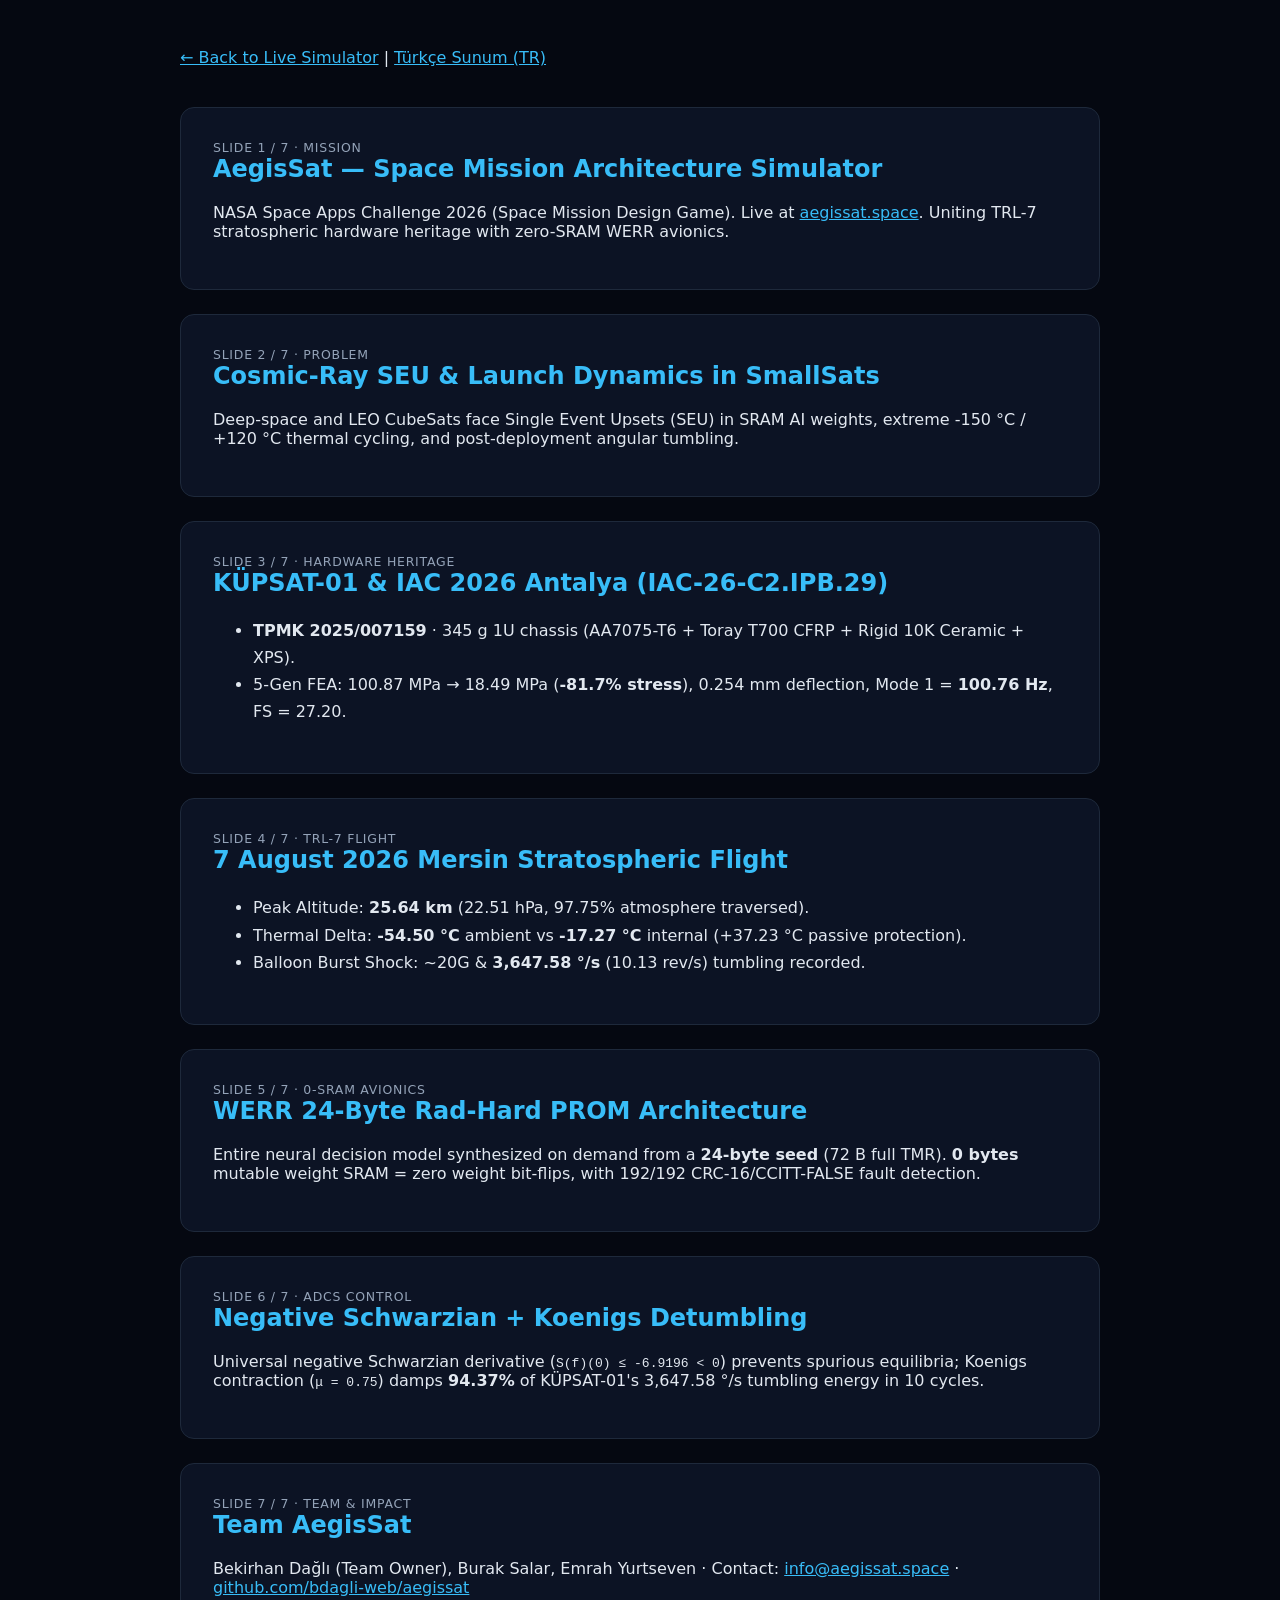
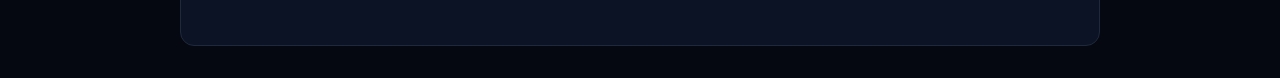
==== demo/slides_en.html @ 179f5a37 "feat: AegisSat 3D Three.js mission simulator, WERR 24-Byte 0-SRAM core, Schwarzian/Koenigs ADCS & bi" ====
<!DOCTYPE html>
<html lang="en">
<head>
  <meta charset="UTF-8" />
  <title>AegisSat — 7-Slide Mission Deck (EN)</title>
  <style>
    body { font-family: system-ui, sans-serif; background: #050811; color: #e2e8f0; margin: 0; padding: 2rem; }
    .deck { max-width: 920px; margin: 0 auto; display: flex; flex-direction: column; gap: 1.5rem; }
    .slide { background: #0c1324; border: 1px solid #1e293b; border-radius: 14px; padding: 2rem; }
    .slide h2 { color: #38bdf8; margin-top: 0; }
    .tag { font-size: 0.78rem; color: #94a3b8; text-transform: uppercase; letter-spacing: 0.06em; }
    ul { line-height: 1.7; }
    a { color: #38bdf8; }
  </style>
</head>
<body>
  <div class="deck">
    <p><a href="../index.html">&larr; Back to Live Simulator</a> | <a href="slides_tr.html">Türkçe Sunum (TR)</a></p>
    <div class="slide"><div class="tag">Slide 1 / 7 · Mission</div><h2>AegisSat — Space Mission Architecture Simulator</h2><p>NASA Space Apps Challenge 2026 (Space Mission Design Game). Live at <a href="https://aegissat.space">aegissat.space</a>. Uniting TRL-7 stratospheric hardware heritage with zero-SRAM WERR avionics.</p></div>
    <div class="slide"><div class="tag">Slide 2 / 7 · Problem</div><h2>Cosmic-Ray SEU &amp; Launch Dynamics in SmallSats</h2><p>Deep-space and LEO CubeSats face Single Event Upsets (SEU) in SRAM AI weights, extreme -150 °C / +120 °C thermal cycling, and post-deployment angular tumbling.</p></div>
    <div class="slide"><div class="tag">Slide 3 / 7 · Hardware Heritage</div><h2>KÜPSAT-01 &amp; IAC 2026 Antalya (IAC-26-C2.IPB.29)</h2><ul><li><strong>TPMK 2025/007159</strong> · 345 g 1U chassis (AA7075-T6 + Toray T700 CFRP + Rigid 10K Ceramic + XPS).</li><li>5-Gen FEA: 100.87 MPa &rarr; 18.49 MPa (<strong>-81.7% stress</strong>), 0.254 mm deflection, Mode 1 = <strong>100.76 Hz</strong>, FS = 27.20.</li></ul></div>
    <div class="slide"><div class="tag">Slide 4 / 7 · TRL-7 Flight</div><h2>7 August 2026 Mersin Stratospheric Flight</h2><ul><li>Peak Altitude: <strong>25.64 km</strong> (22.51 hPa, 97.75% atmosphere traversed).</li><li>Thermal Delta: <strong>-54.50 °C</strong> ambient vs <strong>-17.27 °C</strong> internal (+37.23 °C passive protection).</li><li>Balloon Burst Shock: ~20G &amp; <strong>3,647.58 °/s</strong> (10.13 rev/s) tumbling recorded.</li></ul></div>
    <div class="slide"><div class="tag">Slide 5 / 7 · 0-SRAM Avionics</div><h2>WERR 24-Byte Rad-Hard PROM Architecture</h2><p>Entire neural decision model synthesized on demand from a <strong>24-byte seed</strong> (72 B full TMR). <strong>0 bytes</strong> mutable weight SRAM = zero weight bit-flips, with 192/192 CRC-16/CCITT-FALSE fault detection.</p></div>
    <div class="slide"><div class="tag">Slide 6 / 7 · ADCS Control</div><h2>Negative Schwarzian + Koenigs Detumbling</h2><p>Universal negative Schwarzian derivative (<code>S(f)(0) &le; -6.9196 &lt; 0</code>) prevents spurious equilibria; Koenigs contraction (<code>&mu; = 0.75</code>) damps <strong>94.37%</strong> of KÜPSAT-01's 3,647.58 °/s tumbling energy in 10 cycles.</p></div>
    <div class="slide"><div class="tag">Slide 7 / 7 · Team &amp; Impact</div><h2>Team AegisSat</h2><p>Bekirhan Dağlı (Team Owner), Burak Salar, Emrah Yurtseven · Contact: <a href="mailto:info@aegissat.space">info@aegissat.space</a> · <a href="https://github.com/bdagli-web/aegissat">github.com/bdagli-web/aegissat</a></p></div>
  </div>
</body>
</html>
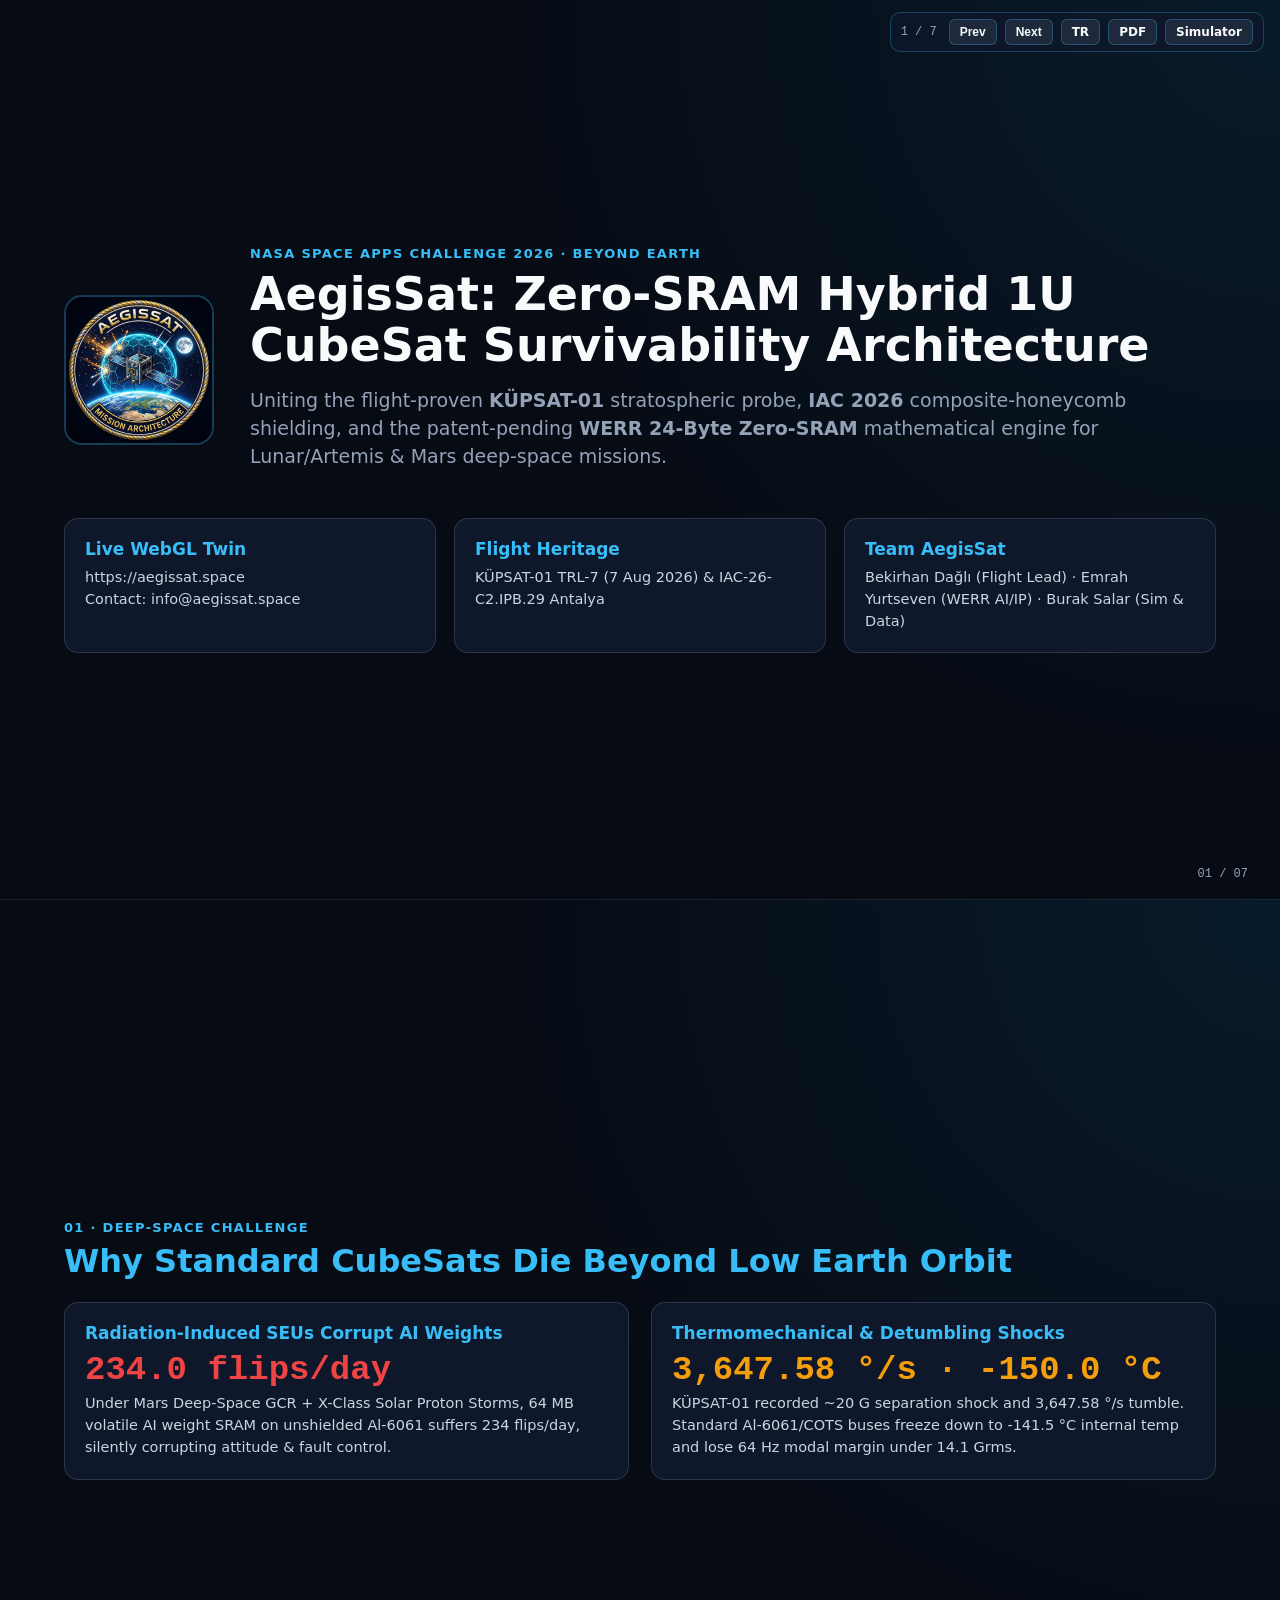
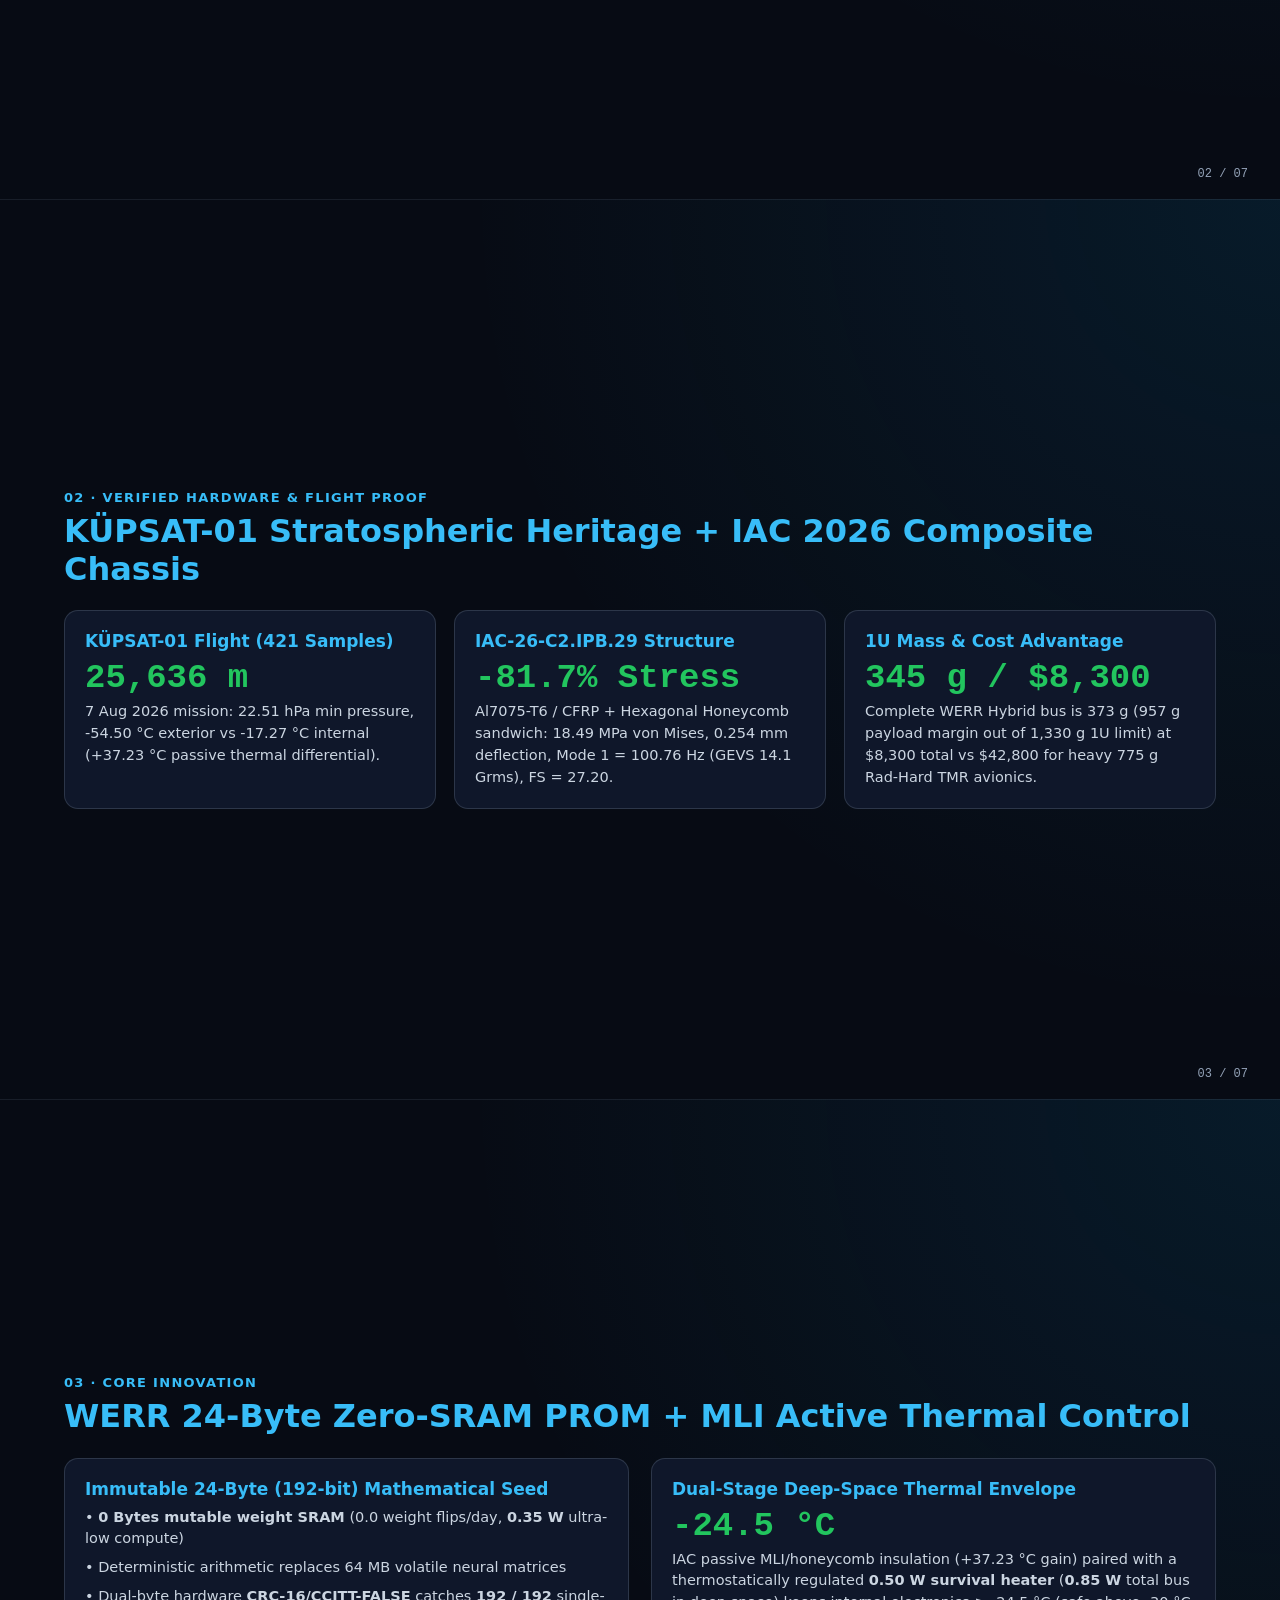
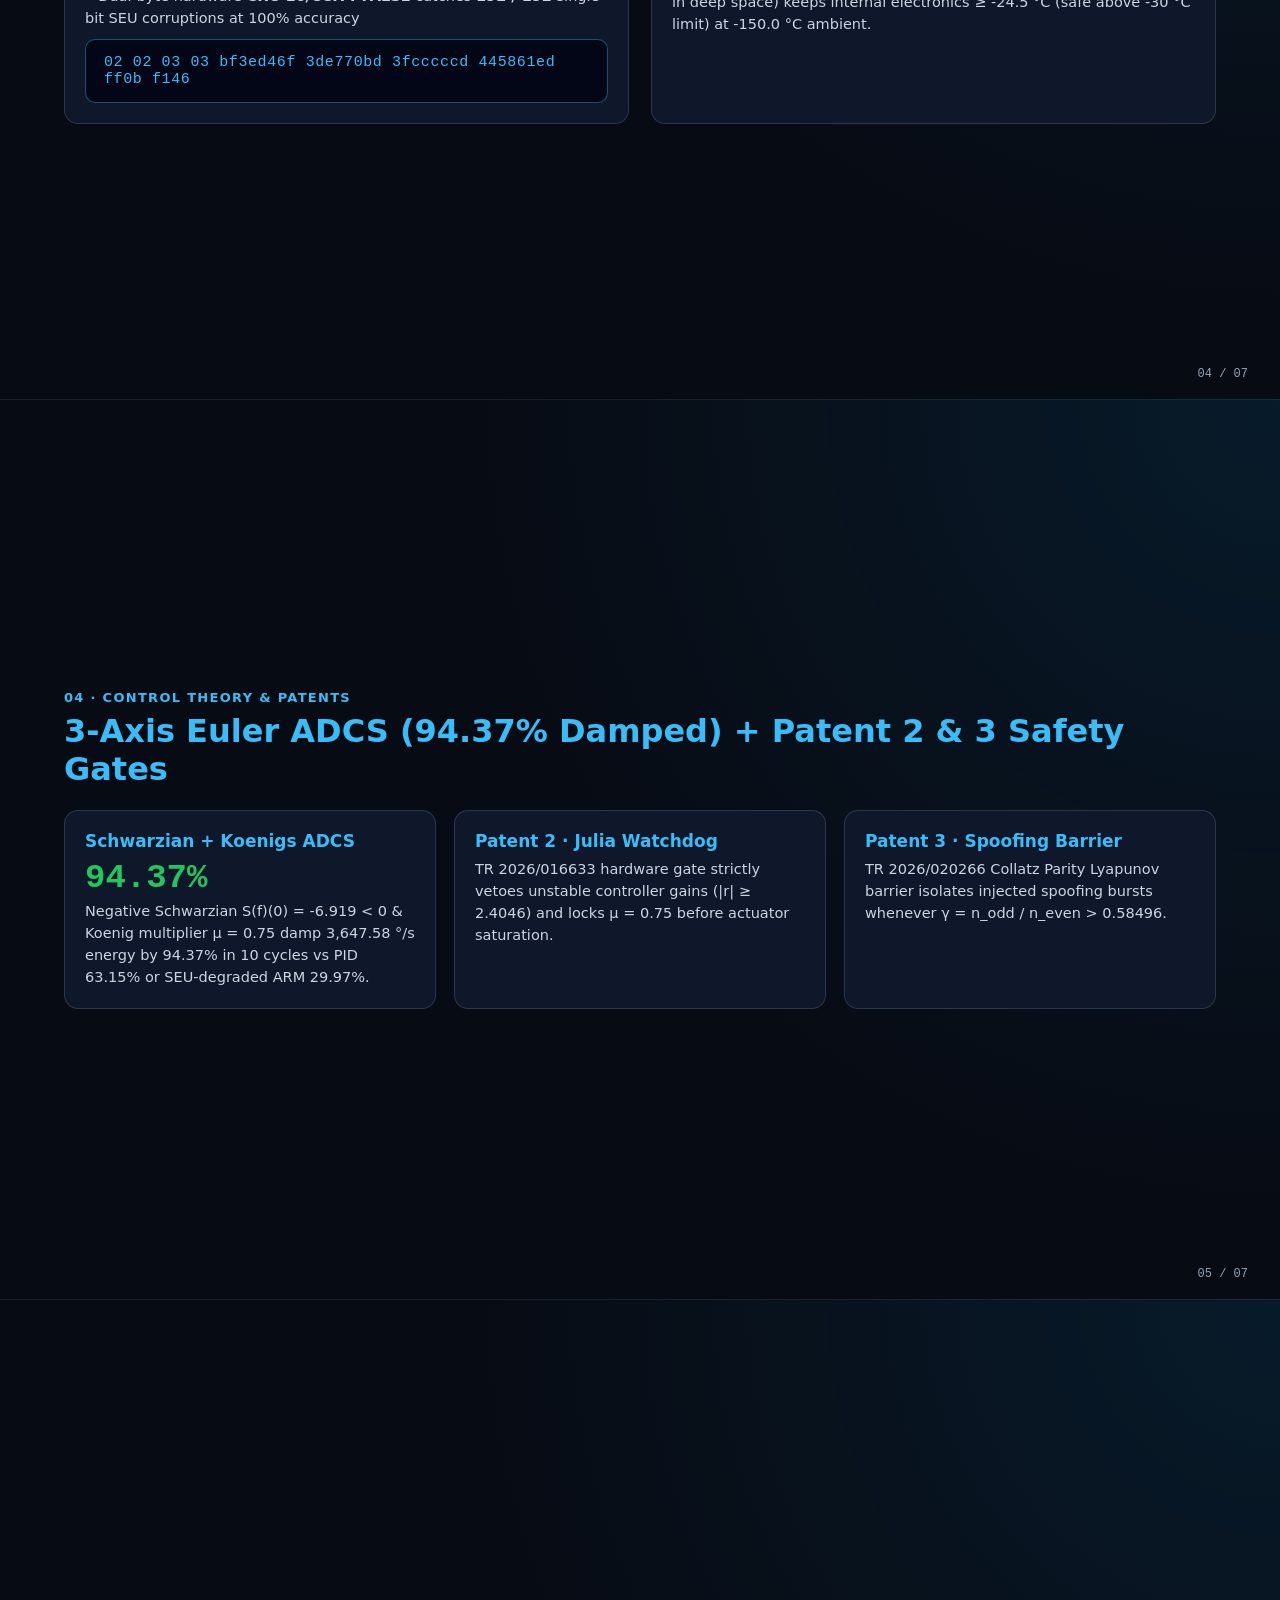
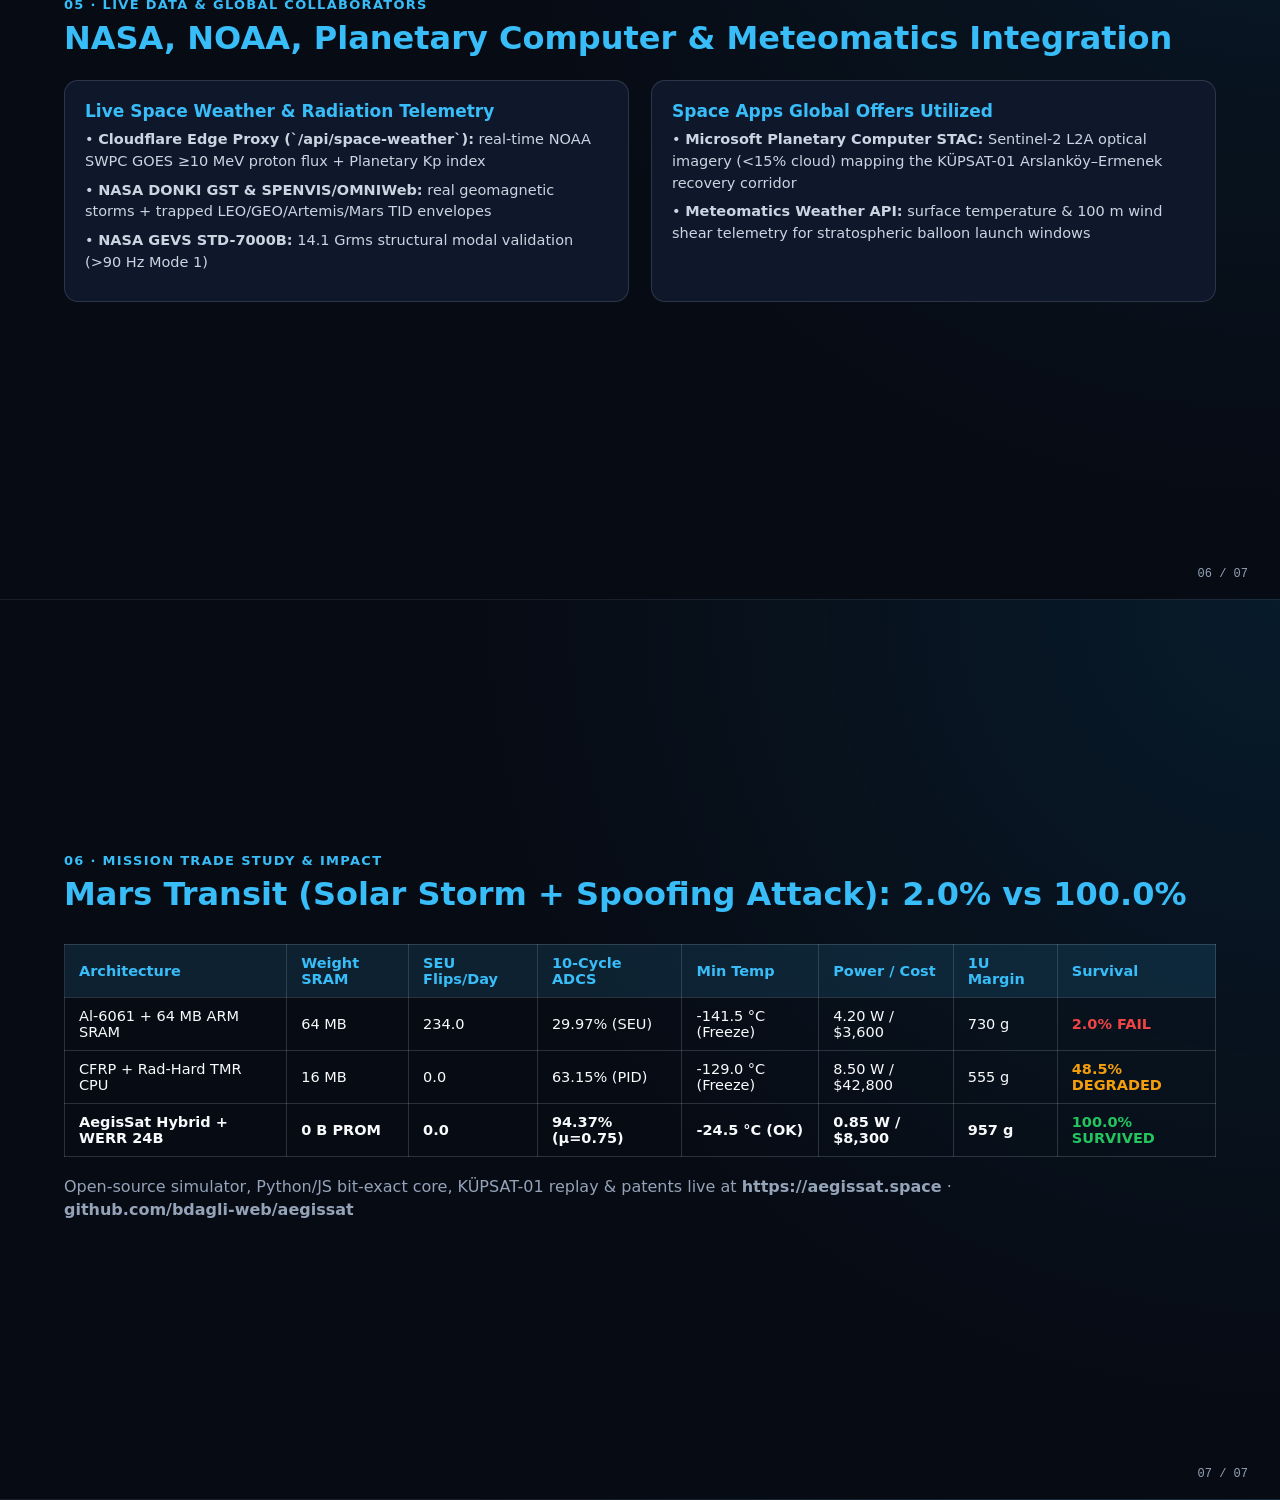
==== commit 15dc9b26: "Audit fixes: avionics-aware SEU & ADCS, MLI+heater thermal model, DONKI GST + Planetary Computer edg" ====
--- a/demo/slides_en.html
+++ b/demo/slides_en.html
@@ -2,27 +2,185 @@
 <html lang="en">
 <head>
   <meta charset="UTF-8" />
-  <title>AegisSat — 7-Slide Mission Deck (EN)</title>
+  <meta name="viewport" content="width=device-width, initial-scale=1.0" />
+  <title>AegisSat — Beyond Earth Zero-SRAM CubeSat Survivability (EN)</title>
   <style>
-    body { font-family: system-ui, sans-serif; background: #050811; color: #e2e8f0; margin: 0; padding: 2rem; }
-    .deck { max-width: 920px; margin: 0 auto; display: flex; flex-direction: column; gap: 1.5rem; }
-    .slide { background: #0c1324; border: 1px solid #1e293b; border-radius: 14px; padding: 2rem; }
-    .slide h2 { color: #38bdf8; margin-top: 0; }
-    .tag { font-size: 0.78rem; color: #94a3b8; text-transform: uppercase; letter-spacing: 0.06em; }
-    ul { line-height: 1.7; }
-    a { color: #38bdf8; }
+    :root { --bg: #070b14; --card: #0f172a; --text: #f8fafc; --muted: #94a3b8; --accent: #38bdf8; --ok: #22c55e; --warn: #f59e0b; --bad: #ef4444; --border: rgba(56,189,248,0.28); }
+    * { box-sizing: border-box; margin: 0; padding: 0; }
+    body { font-family: Inter, system-ui, -apple-system, sans-serif; background: var(--bg); color: var(--text); }
+    .toolbar { position: fixed; top: 12px; right: 16px; display: flex; gap: 8px; z-index: 99; background: rgba(15,23,42,0.92); padding: 6px 10px; border-radius: 10px; border: 1px solid var(--border); align-items: center; }
+    .toolbar a, .toolbar button { background: #1e293b; color: var(--text); border: 1px solid var(--border); padding: 5px 10px; border-radius: 6px; font-size: 12px; font-weight: 600; text-decoration: none; cursor: pointer; }
+    .toolbar a:hover, .toolbar button:hover { background: var(--accent); color: #020617; }
+    .slide { width: 100%; min-height: 100vh; padding: 48px 64px; display: flex; flex-direction: column; justify-content: center; border-bottom: 1px solid rgba(148,163,184,0.12); background: radial-gradient(circle at top right, rgba(14,165,233,0.10), transparent 52%), var(--bg); page-break-after: always; break-after: page; position: relative; }
+    .slide-num { position: absolute; bottom: 18px; right: 32px; font-size: 12px; color: var(--muted); font-family: ui-monospace, monospace; }
+    .kicker { color: var(--accent); font-weight: 700; letter-spacing: 0.10em; text-transform: uppercase; font-size: 13px; margin-bottom: 8px; }
+    h1 { font-size: 46px; line-height: 1.12; margin-bottom: 14px; font-weight: 800; }
+    h2 { font-size: 32px; line-height: 1.18; margin-bottom: 22px; color: var(--accent); font-weight: 750; }
+    p.lead { font-size: 19px; color: var(--muted); max-width: 920px; line-height: 1.48; margin-bottom: 24px; }
+    .grid-2 { display: grid; grid-template-columns: repeat(2, minmax(0, 1fr)); gap: 22px; }
+    .grid-3 { display: grid; grid-template-columns: repeat(3, minmax(0, 1fr)); gap: 18px; }
+    .card { background: var(--card); border: 1px solid rgba(148,163,184,0.22); border-radius: 14px; padding: 20px; }
+    .card h3 { font-size: 17px; color: var(--accent); margin-bottom: 8px; }
+    .card p, .card li { font-size: 14.5px; color: #cbd5e1; line-height: 1.5; }
+    ul.clean { list-style: none; }
+    ul.clean li { margin-bottom: 7px; }
+    .metric { font-size: 34px; font-weight: 800; color: var(--ok); margin: 4px 0; font-family: ui-monospace, monospace; }
+    .metric.warn { color: var(--warn); }
+    .metric.bad { color: var(--bad); }
+    .mono { font-family: ui-monospace, SFMono-Regular, Menlo, monospace; }
+    .hex-box { background: #020617; border: 1px solid rgba(56,189,248,0.4); border-radius: 10px; padding: 14px 18px; font-size: 15px; color: var(--accent); letter-spacing: 0.04em; margin-top: 10px; }
+    table { width: 100%; border-collapse: collapse; margin-top: 8px; font-size: 14.5px; }
+    th, td { border: 1px solid rgba(148,163,184,0.25); padding: 10px 14px; text-align: left; }
+    th { background: rgba(56,189,248,0.12); color: var(--accent); font-weight: 700; }
+    .hero-row { display: flex; align-items: center; gap: 36px; }
+    .patch-img { width: 150px; height: 150px; border-radius: 18px; object-fit: cover; border: 2px solid var(--border); flex-shrink: 0; }
+    @page { size: 13.333in 7.5in; margin: 0; }
+    @media print {
+      .toolbar { display: none !important; }
+      .slide { width: 13.333in; height: 7.5in; min-height: 7.5in; max-height: 7.5in; padding: 38px 54px; overflow: hidden; border-bottom: none; -webkit-print-color-adjust: exact; print-color-adjust: exact; }
+    }
   </style>
 </head>
 <body>
-  <div class="deck">
-    <p><a href="../index.html">&larr; Back to Live Simulator</a> | <a href="slides_tr.html">Türkçe Sunum (TR)</a></p>
-    <div class="slide"><div class="tag">Slide 1 / 7 · Mission</div><h2>AegisSat — Space Mission Architecture Simulator</h2><p>NASA Space Apps Challenge 2026 (Space Mission Design Game). Live at <a href="https://aegissat.space">aegissat.space</a>. Uniting TRL-7 stratospheric hardware heritage with zero-SRAM WERR avionics.</p></div>
-    <div class="slide"><div class="tag">Slide 2 / 7 · Problem</div><h2>Cosmic-Ray SEU &amp; Launch Dynamics in SmallSats</h2><p>Deep-space and LEO CubeSats face Single Event Upsets (SEU) in SRAM AI weights, extreme -150 °C / +120 °C thermal cycling, and post-deployment angular tumbling.</p></div>
-    <div class="slide"><div class="tag">Slide 3 / 7 · Hardware Heritage</div><h2>KÜPSAT-01 &amp; IAC 2026 Antalya (IAC-26-C2.IPB.29)</h2><ul><li><strong>TPMK 2025/007159</strong> · 345 g 1U chassis (AA7075-T6 + Toray T700 CFRP + Rigid 10K Ceramic + XPS).</li><li>5-Gen FEA: 100.87 MPa &rarr; 18.49 MPa (<strong>-81.7% stress</strong>), 0.254 mm deflection, Mode 1 = <strong>100.76 Hz</strong>, FS = 27.20.</li></ul></div>
-    <div class="slide"><div class="tag">Slide 4 / 7 · TRL-7 Flight</div><h2>7 August 2026 Mersin Stratospheric Flight</h2><ul><li>Peak Altitude: <strong>25.64 km</strong> (22.51 hPa, 97.75% atmosphere traversed).</li><li>Thermal Delta: <strong>-54.50 °C</strong> ambient vs <strong>-17.27 °C</strong> internal (+37.23 °C passive protection).</li><li>Balloon Burst Shock: ~20G &amp; <strong>3,647.58 °/s</strong> (10.13 rev/s) tumbling recorded.</li></ul></div>
-    <div class="slide"><div class="tag">Slide 5 / 7 · 0-SRAM Avionics</div><h2>WERR 24-Byte Rad-Hard PROM Architecture</h2><p>Entire neural decision model synthesized on demand from a <strong>24-byte seed</strong> (72 B full TMR). <strong>0 bytes</strong> mutable weight SRAM = zero weight bit-flips, with 192/192 CRC-16/CCITT-FALSE fault detection.</p></div>
-    <div class="slide"><div class="tag">Slide 6 / 7 · ADCS Control</div><h2>Negative Schwarzian + Koenigs Detumbling</h2><p>Universal negative Schwarzian derivative (<code>S(f)(0) &le; -6.9196 &lt; 0</code>) prevents spurious equilibria; Koenigs contraction (<code>&mu; = 0.75</code>) damps <strong>94.37%</strong> of KÜPSAT-01's 3,647.58 °/s tumbling energy in 10 cycles.</p></div>
-    <div class="slide"><div class="tag">Slide 7 / 7 · Team &amp; Impact</div><h2>Team AegisSat</h2><p>Bekirhan Dağlı (Team Owner), Burak Salar, Emrah Yurtseven · Contact: <a href="mailto:info@aegissat.space">info@aegissat.space</a> · <a href="https://github.com/bdagli-web/aegissat">github.com/bdagli-web/aegissat</a></p></div>
+  <div class="toolbar">
+    <span id="slide-ind" class="mono" style="font-size:12px;color:#94a3b8;margin-right:4px;">1 / 7</span>
+    <button onclick="step(-1)">Prev</button>
+    <button onclick="step(1)">Next</button>
+    <a href="slides_tr.html">TR</a>
+    <a href="../docs/AegisSat_Presentation_EN.pdf" target="_blank" rel="noopener">PDF</a>
+    <a href="../index.html">Simulator</a>
   </div>
+
+  <section class="slide">
+    <div class="hero-row">
+      <img src="../assets/aegissat_mission_patch.jpg" alt="AegisSat Mission Patch" class="patch-img" />
+      <div>
+        <div class="kicker">NASA Space Apps Challenge 2026 · Beyond Earth</div>
+        <h1>AegisSat: Zero-SRAM Hybrid 1U CubeSat Survivability Architecture</h1>
+        <p class="lead">Uniting the flight-proven <strong>KÜPSAT-01</strong> stratospheric probe, <strong>IAC 2026</strong> composite-honeycomb shielding, and the patent-pending <strong>WERR 24-Byte Zero-SRAM</strong> mathematical engine for Lunar/Artemis &amp; Mars deep-space missions.</p>
+      </div>
+    </div>
+    <div class="grid-3" style="margin-top:24px;">
+      <div class="card"><h3>Live WebGL Twin</h3><p>https://aegissat.space<br/>Contact: info@aegissat.space</p></div>
+      <div class="card"><h3>Flight Heritage</h3><p>KÜPSAT-01 TRL-7 (7 Aug 2026) &amp; IAC-26-C2.IPB.29 Antalya</p></div>
+      <div class="card"><h3>Team AegisSat</h3><p>Bekirhan Dağlı (Flight Lead) · Emrah Yurtseven (WERR AI/IP) · Burak Salar (Sim &amp; Data)</p></div>
+    </div>
+    <span class="slide-num">01 / 07</span>
+  </section>
+
+  <section class="slide">
+    <div class="kicker">01 · Deep-Space Challenge</div>
+    <h2>Why Standard CubeSats Die Beyond Low Earth Orbit</h2>
+    <div class="grid-2">
+      <div class="card">
+        <h3>Radiation-Induced SEUs Corrupt AI Weights</h3>
+        <div class="metric bad">234.0 flips/day</div>
+        <p>Under Mars Deep-Space GCR + X-Class Solar Proton Storms, 64 MB volatile AI weight SRAM on unshielded Al-6061 suffers 234 flips/day, silently corrupting attitude &amp; fault control.</p>
+      </div>
+      <div class="card">
+        <h3>Thermomechanical &amp; Detumbling Shocks</h3>
+        <div class="metric warn">3,647.58 °/s · -150.0 °C</div>
+        <p>KÜPSAT-01 recorded ~20 G separation shock and 3,647.58 °/s tumble. Standard Al-6061/COTS buses freeze down to -141.5 °C internal temp and lose 64 Hz modal margin under 14.1 Grms.</p>
+      </div>
+    </div>
+    <span class="slide-num">02 / 07</span>
+  </section>
+
+  <section class="slide">
+    <div class="kicker">02 · Verified Hardware &amp; Flight Proof</div>
+    <h2>KÜPSAT-01 Stratospheric Heritage + IAC 2026 Composite Chassis</h2>
+    <div class="grid-3">
+      <div class="card"><h3>KÜPSAT-01 Flight (421 Samples)</h3><div class="metric">25,636 m</div><p>7 Aug 2026 mission: 22.51 hPa min pressure, -54.50 °C exterior vs -17.27 °C internal (+37.23 °C passive thermal differential).</p></div>
+      <div class="card"><h3>IAC-26-C2.IPB.29 Structure</h3><div class="metric">-81.7% Stress</div><p>Al7075-T6 / CFRP + Hexagonal Honeycomb sandwich: 18.49 MPa von Mises, 0.254 mm deflection, Mode 1 = 100.76 Hz (GEVS 14.1 Grms), FS = 27.20.</p></div>
+      <div class="card"><h3>1U Mass &amp; Cost Advantage</h3><div class="metric">345 g / $8,300</div><p>Complete WERR Hybrid bus is 373 g (957 g payload margin out of 1,330 g 1U limit) at $8,300 total vs $42,800 for heavy 775 g Rad-Hard TMR avionics.</p></div>
+    </div>
+    <span class="slide-num">03 / 07</span>
+  </section>
+
+  <section class="slide">
+    <div class="kicker">03 · Core Innovation</div>
+    <h2>WERR 24-Byte Zero-SRAM PROM + MLI Active Thermal Control</h2>
+    <div class="grid-2">
+      <div class="card">
+        <h3>Immutable 24-Byte (192-bit) Mathematical Seed</h3>
+        <ul class="clean">
+          <li>• <strong>0 Bytes mutable weight SRAM</strong> (0.0 weight flips/day, <strong>0.35 W</strong> ultra-low compute)</li>
+          <li>• Deterministic arithmetic replaces 64 MB volatile neural matrices</li>
+          <li>• Dual-byte hardware <strong>CRC-16/CCITT-FALSE</strong> catches <strong>192 / 192</strong> single-bit SEU corruptions at 100% accuracy</li>
+        </ul>
+        <div class="hex-box mono">02 02 03 03 bf3ed46f 3de770bd 3fcccccd 445861ed ff0b f146</div>
+      </div>
+      <div class="card">
+        <h3>Dual-Stage Deep-Space Thermal Envelope</h3>
+        <div class="metric">-24.5 °C</div>
+        <p>IAC passive MLI/honeycomb insulation (+37.23 °C gain) paired with a thermostatically regulated <strong>0.50 W survival heater</strong> (<strong>0.85 W</strong> total bus in deep space) keeps internal electronics ≥ -24.5 °C (safe above -30 °C limit) at -150.0 °C ambient.</p>
+      </div>
+    </div>
+    <span class="slide-num">04 / 07</span>
+  </section>
+
+  <section class="slide">
+    <div class="kicker">04 · Control Theory &amp; Patents</div>
+    <h2>3-Axis Euler ADCS (94.37% Damped) + Patent 2 &amp; 3 Safety Gates</h2>
+    <div class="grid-3">
+      <div class="card"><h3>Schwarzian + Koenigs ADCS</h3><div class="metric">94.37%</div><p>Negative Schwarzian S(f)(0) = -6.919 &lt; 0 &amp; Koenig multiplier μ = 0.75 damp 3,647.58 °/s energy by 94.37% in 10 cycles vs PID 63.15% or SEU-degraded ARM 29.97%.</p></div>
+      <div class="card"><h3>Patent 2 · Julia Watchdog</h3><p>TR 2026/016633 hardware gate strictly vetoes unstable controller gains (|r| ≥ 2.4046) and locks μ = 0.75 before actuator saturation.</p></div>
+      <div class="card"><h3>Patent 3 · Spoofing Barrier</h3><p>TR 2026/020266 Collatz Parity Lyapunov barrier isolates injected spoofing bursts whenever γ = n_odd / n_even &gt; 0.58496.</p></div>
+    </div>
+    <span class="slide-num">05 / 07</span>
+  </section>
+
+  <section class="slide">
+    <div class="kicker">05 · Live Data &amp; Global Collaborators</div>
+    <h2>NASA, NOAA, Planetary Computer &amp; Meteomatics Integration</h2>
+    <div class="grid-2">
+      <div class="card">
+        <h3>Live Space Weather &amp; Radiation Telemetry</h3>
+        <ul class="clean">
+          <li>• <strong>Cloudflare Edge Proxy (`/api/space-weather`):</strong> real-time NOAA SWPC GOES ≥10 MeV proton flux + Planetary Kp index</li>
+          <li>• <strong>NASA DONKI GST &amp; SPENVIS/OMNIWeb:</strong> real geomagnetic storms + trapped LEO/GEO/Artemis/Mars TID envelopes</li>
+          <li>• <strong>NASA GEVS STD-7000B:</strong> 14.1 Grms structural modal validation (&gt;90 Hz Mode 1)</li>
+        </ul>
+      </div>
+      <div class="card">
+        <h3>Space Apps Global Offers Utilized</h3>
+        <ul class="clean">
+          <li>• <strong>Microsoft Planetary Computer STAC:</strong> Sentinel-2 L2A optical imagery (&lt;15% cloud) mapping the KÜPSAT-01 Arslanköy–Ermenek recovery corridor</li>
+          <li>• <strong>Meteomatics Weather API:</strong> surface temperature &amp; 100 m wind shear telemetry for stratospheric balloon launch windows</li>
+        </ul>
+      </div>
+    </div>
+    <span class="slide-num">06 / 07</span>
+  </section>
+
+  <section class="slide">
+    <div class="kicker">06 · Mission Trade Study &amp; Impact</div>
+    <h2>Mars Transit (Solar Storm + Spoofing Attack): 2.0% vs 100.0%</h2>
+    <table>
+      <thead><tr><th>Architecture</th><th>Weight SRAM</th><th>SEU Flips/Day</th><th>10-Cycle ADCS</th><th>Min Temp</th><th>Power / Cost</th><th>1U Margin</th><th>Survival</th></tr></thead>
+      <tbody>
+        <tr><td>Al-6061 + 64 MB ARM SRAM</td><td>64 MB</td><td>234.0</td><td>29.97% (SEU)</td><td>-141.5 °C (Freeze)</td><td>4.20 W / $3,600</td><td>730 g</td><td style="color:#ef4444;font-weight:700;">2.0% FAIL</td></tr>
+        <tr><td>CFRP + Rad-Hard TMR CPU</td><td>16 MB</td><td>0.0</td><td>63.15% (PID)</td><td>-129.0 °C (Freeze)</td><td>8.50 W / $42,800</td><td>555 g</td><td style="color:#f59e0b;font-weight:700;">48.5% DEGRADED</td></tr>
+        <tr><td><strong>AegisSat Hybrid + WERR 24B</strong></td><td><strong>0 B PROM</strong></td><td><strong>0.0</strong></td><td><strong>94.37% (μ=0.75)</strong></td><td><strong>-24.5 °C (OK)</strong></td><td><strong>0.85 W / $8,300</strong></td><td><strong>957 g</strong></td><td style="color:#22c55e;font-weight:800;">100.0% SURVIVED</td></tr>
+      </tbody>
+    </table>
+    <p class="lead" style="margin-top:18px;font-size:16px;">Open-source simulator, Python/JS bit-exact core, KÜPSAT-01 replay &amp; patents live at <strong>https://aegissat.space</strong> · <strong>github.com/bdagli-web/aegissat</strong></p>
+    <span class="slide-num">07 / 07</span>
+  </section>
+
+  <script>
+    const slides = Array.from(document.querySelectorAll(".slide"));
+    let idx = 0;
+    function updateInd() { document.getElementById("slide-ind").textContent = `${idx + 1} / ${slides.length}`; }
+    function step(d) {
+      idx = Math.max(0, Math.min(slides.length - 1, idx + d));
+      slides[idx].scrollIntoView({ behavior: "smooth" });
+      updateInd();
+    }
+    window.addEventListener("keydown", (e) => {
+      if (e.key === "ArrowRight" || e.key === "ArrowDown" || e.key === " ") step(1);
+      if (e.key === "ArrowLeft" || e.key === "ArrowUp") step(-1);
+    });
+  </script>
 </body>
 </html>
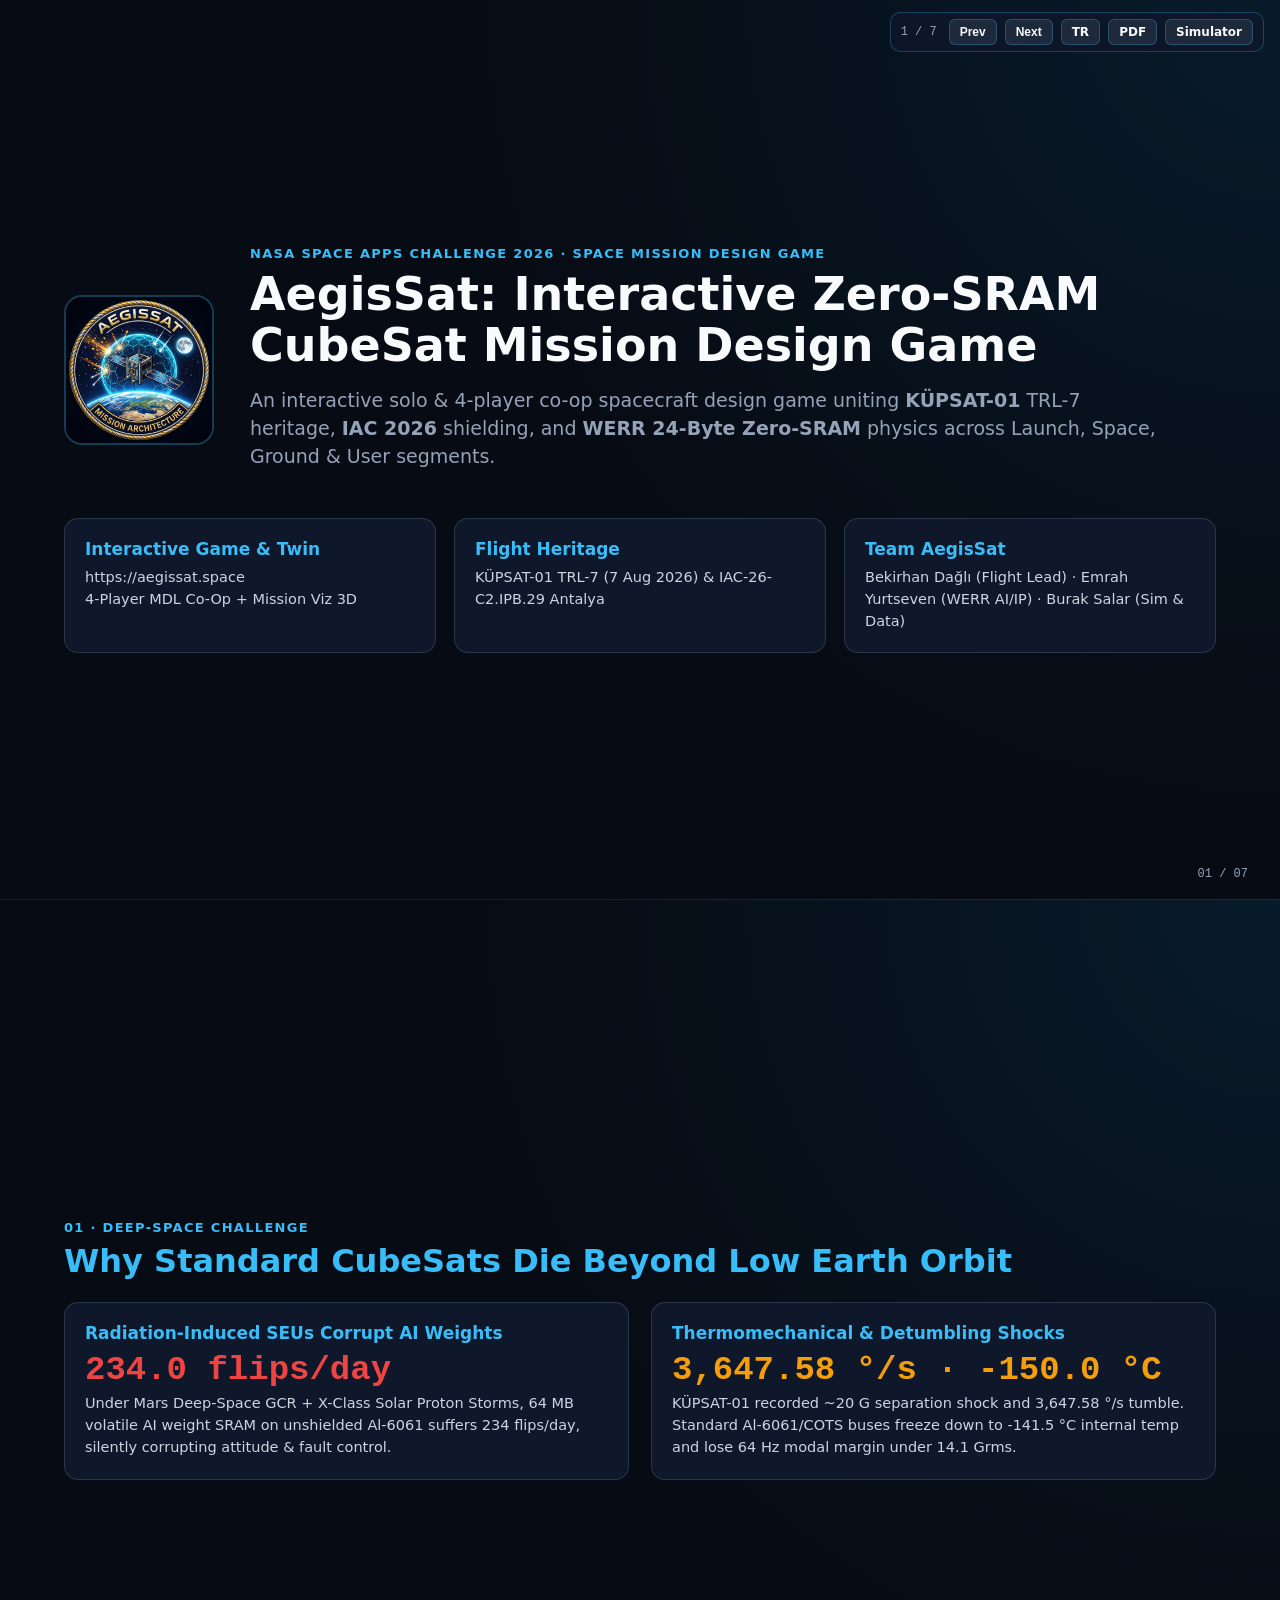
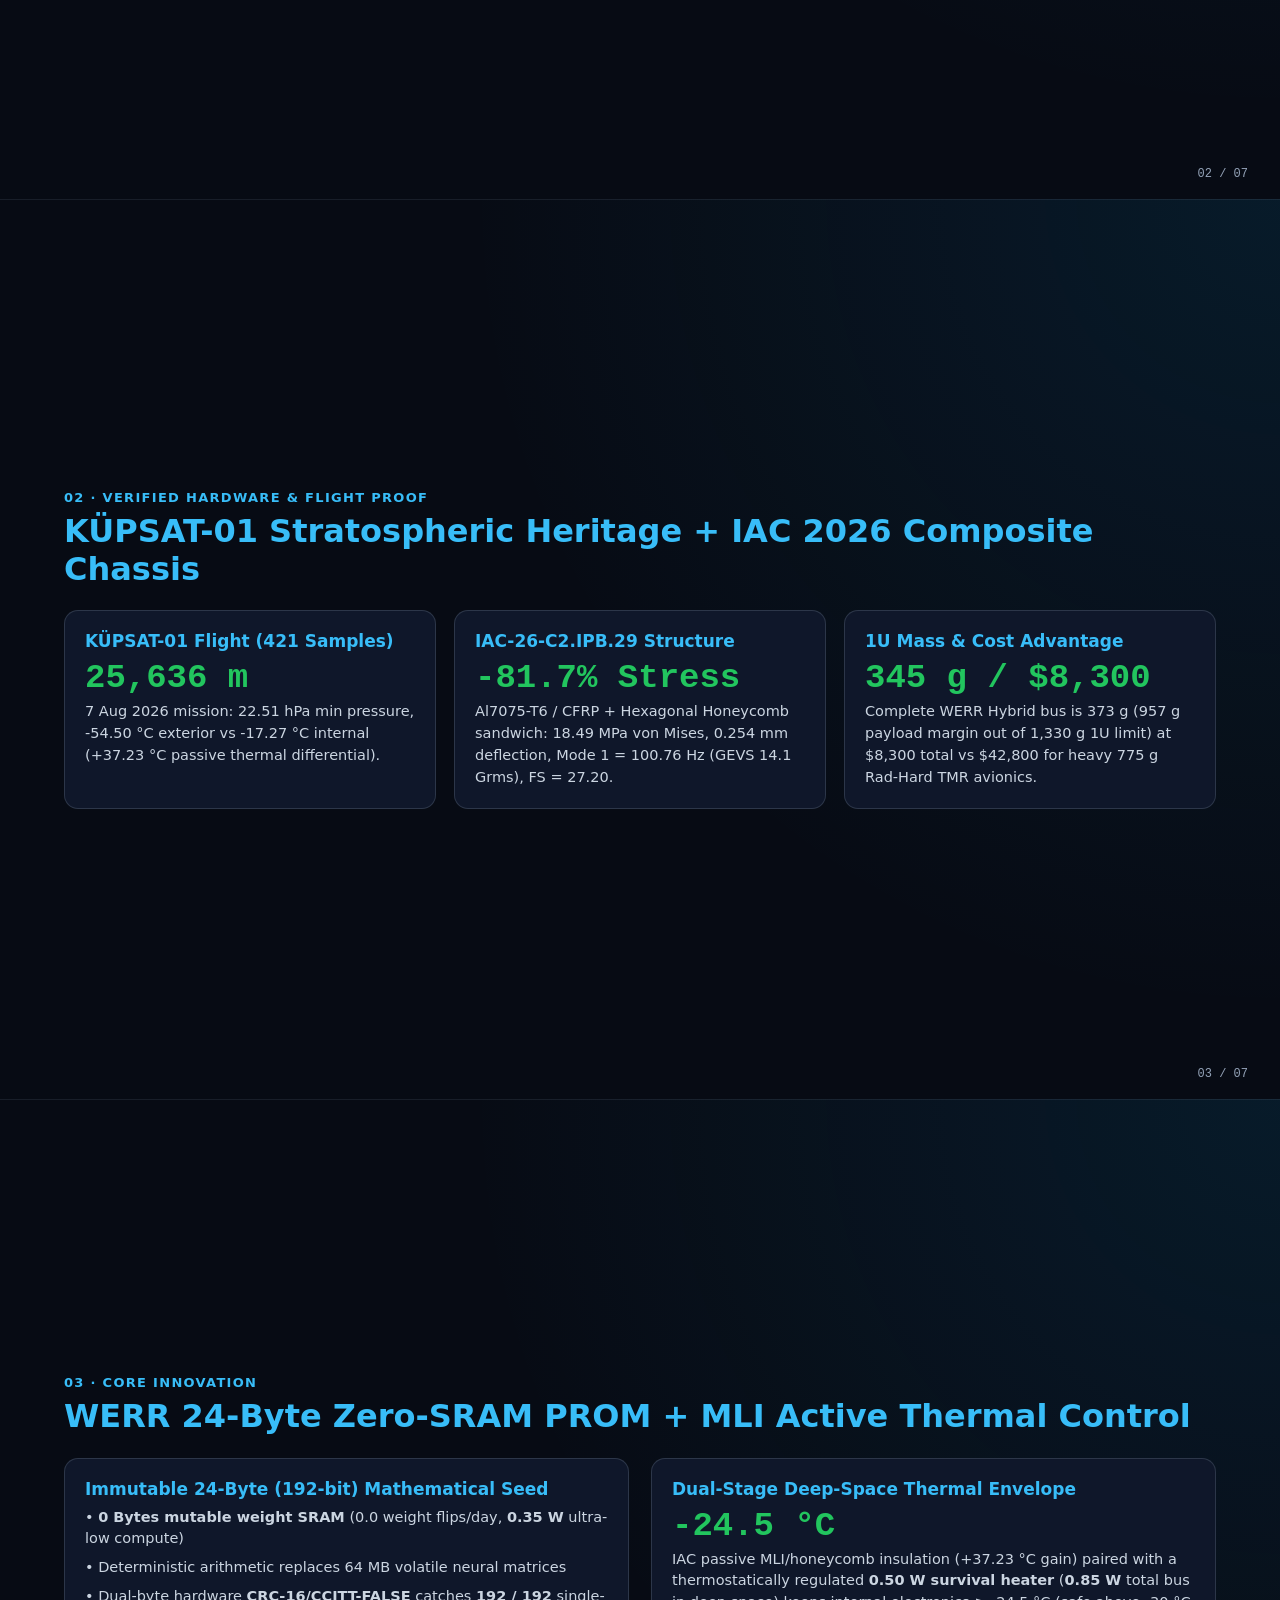
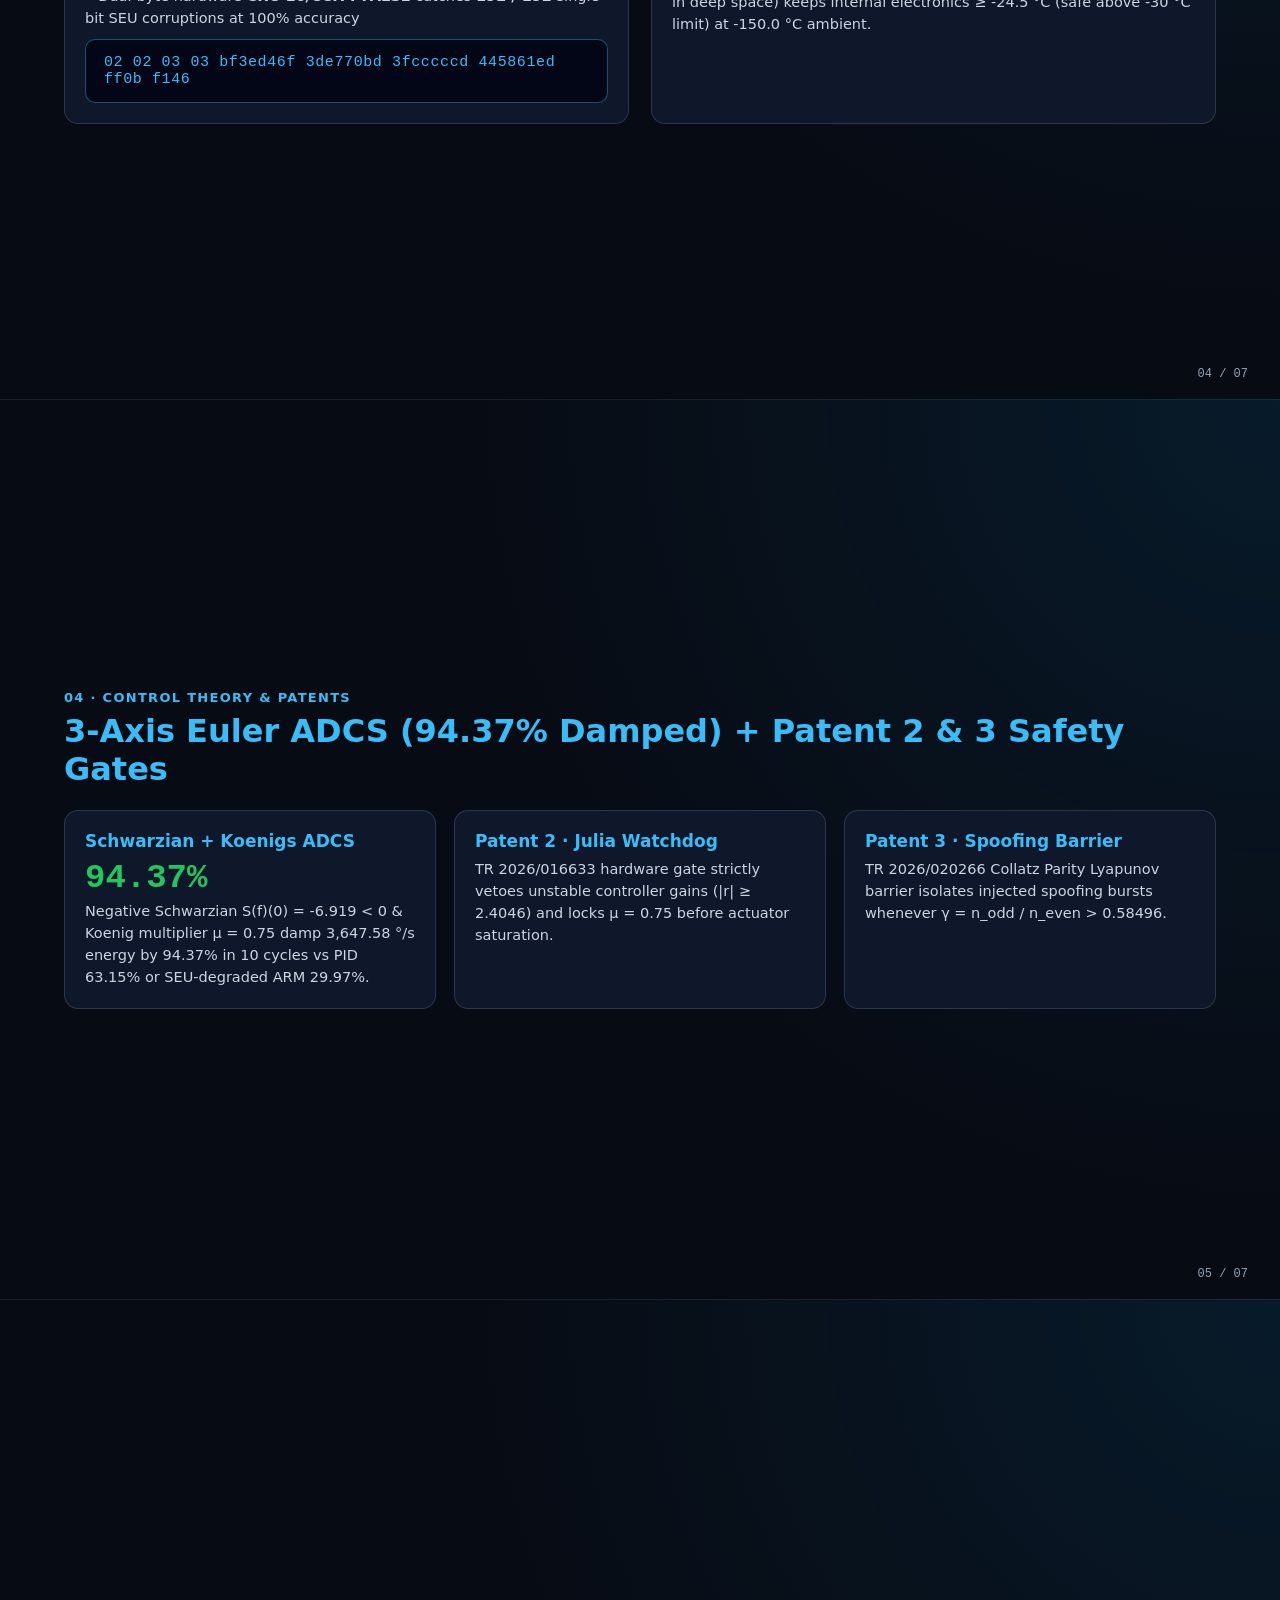
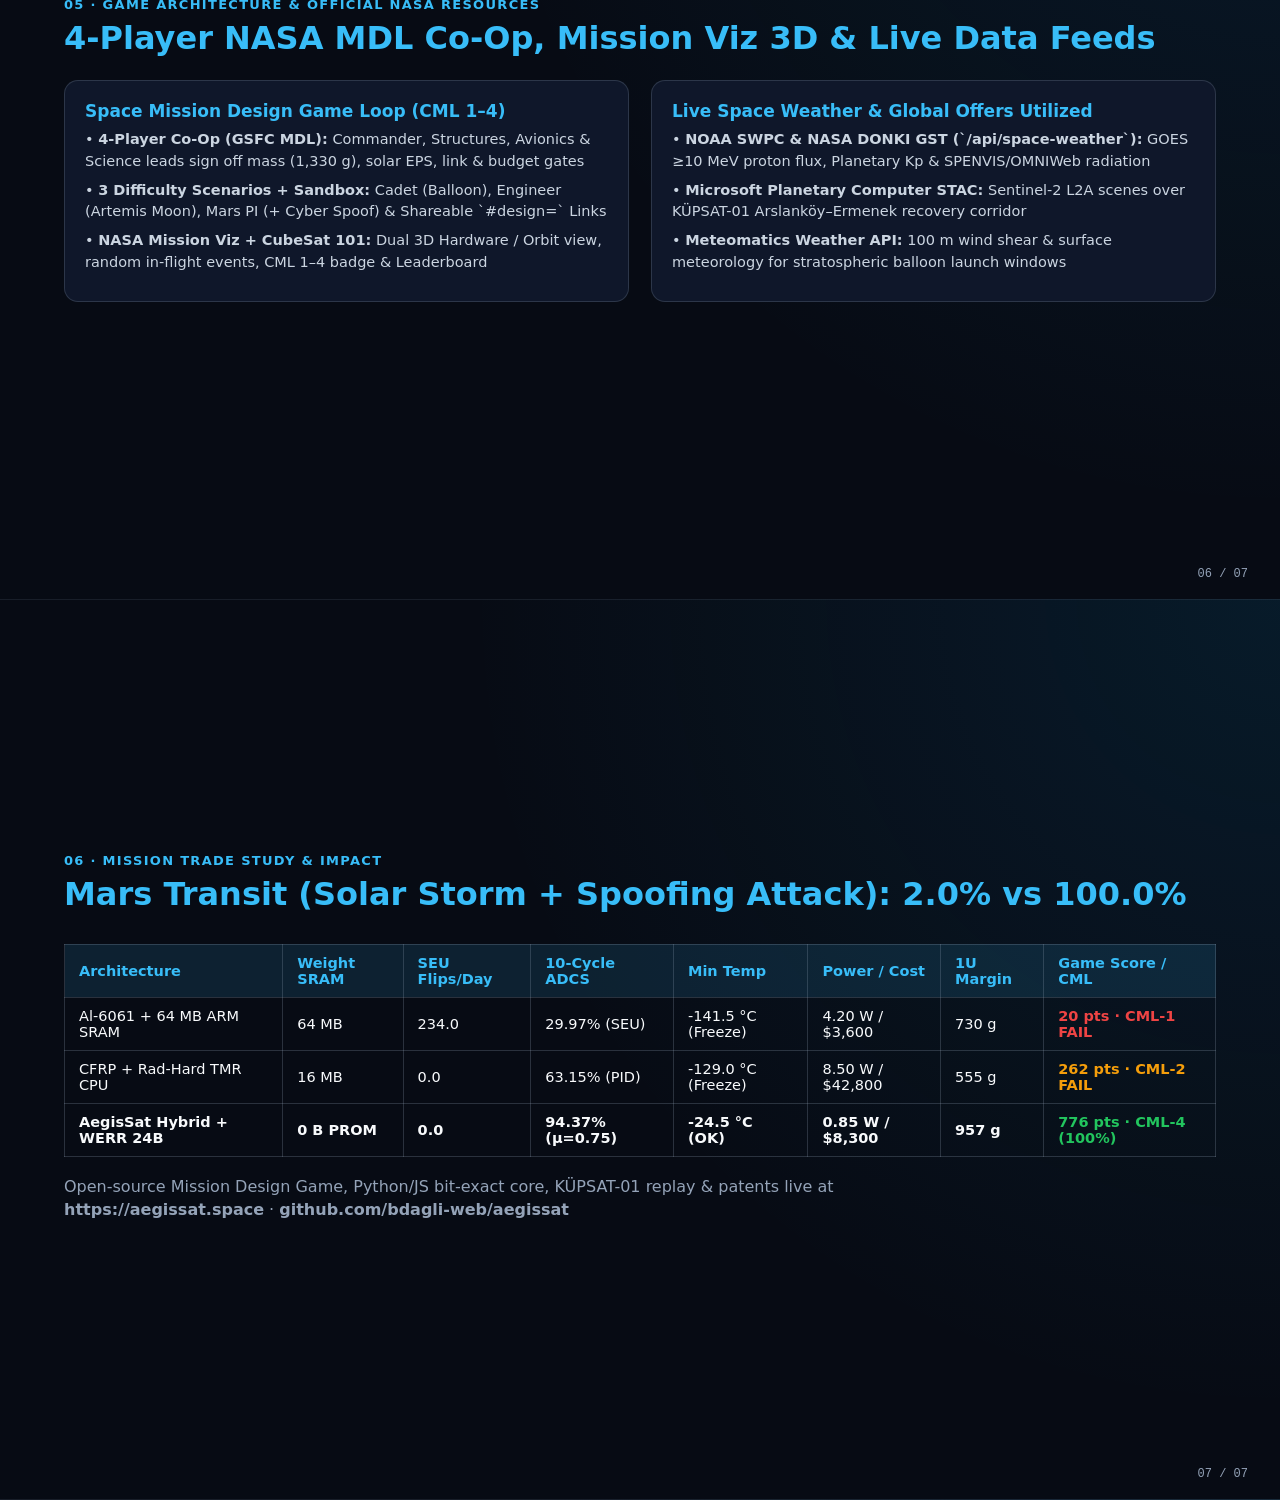
==== commit 89f17ab0: "Upgrade to full NASA Space Mission Design Game: 4-player MDL Co-Op, Launch/EPS/Comm/Science trade-of" ====
--- a/demo/slides_en.html
+++ b/demo/slides_en.html
@@ -55,13 +55,13 @@
     <div class="hero-row">
       <img src="../assets/aegissat_mission_patch.jpg" alt="AegisSat Mission Patch" class="patch-img" />
       <div>
-        <div class="kicker">NASA Space Apps Challenge 2026 · Beyond Earth</div>
-        <h1>AegisSat: Zero-SRAM Hybrid 1U CubeSat Survivability Architecture</h1>
-        <p class="lead">Uniting the flight-proven <strong>KÜPSAT-01</strong> stratospheric probe, <strong>IAC 2026</strong> composite-honeycomb shielding, and the patent-pending <strong>WERR 24-Byte Zero-SRAM</strong> mathematical engine for Lunar/Artemis &amp; Mars deep-space missions.</p>
+        <div class="kicker">NASA Space Apps Challenge 2026 · Space Mission Design Game</div>
+        <h1>AegisSat: Interactive Zero-SRAM CubeSat Mission Design Game</h1>
+        <p class="lead">An interactive solo &amp; 4-player co-op spacecraft design game uniting <strong>KÜPSAT-01</strong> TRL-7 heritage, <strong>IAC 2026</strong> shielding, and <strong>WERR 24-Byte Zero-SRAM</strong> physics across Launch, Space, Ground &amp; User segments.</p>
       </div>
     </div>
     <div class="grid-3" style="margin-top:24px;">
-      <div class="card"><h3>Live WebGL Twin</h3><p>https://aegissat.space<br/>Contact: info@aegissat.space</p></div>
+      <div class="card"><h3>Interactive Game &amp; Twin</h3><p>https://aegissat.space<br/>4-Player MDL Co-Op + Mission Viz 3D</p></div>
       <div class="card"><h3>Flight Heritage</h3><p>KÜPSAT-01 TRL-7 (7 Aug 2026) &amp; IAC-26-C2.IPB.29 Antalya</p></div>
       <div class="card"><h3>Team AegisSat</h3><p>Bekirhan Dağlı (Flight Lead) · Emrah Yurtseven (WERR AI/IP) · Burak Salar (Sim &amp; Data)</p></div>
     </div>
@@ -131,22 +131,23 @@
   </section>
 
   <section class="slide">
-    <div class="kicker">05 · Live Data &amp; Global Collaborators</div>
-    <h2>NASA, NOAA, Planetary Computer &amp; Meteomatics Integration</h2>
+    <div class="kicker">05 · Game Architecture &amp; Official NASA Resources</div>
+    <h2>4-Player NASA MDL Co-Op, Mission Viz 3D &amp; Live Data Feeds</h2>
     <div class="grid-2">
       <div class="card">
-        <h3>Live Space Weather &amp; Radiation Telemetry</h3>
+        <h3>Space Mission Design Game Loop (CML 1–4)</h3>
         <ul class="clean">
-          <li>• <strong>Cloudflare Edge Proxy (`/api/space-weather`):</strong> real-time NOAA SWPC GOES ≥10 MeV proton flux + Planetary Kp index</li>
-          <li>• <strong>NASA DONKI GST &amp; SPENVIS/OMNIWeb:</strong> real geomagnetic storms + trapped LEO/GEO/Artemis/Mars TID envelopes</li>
-          <li>• <strong>NASA GEVS STD-7000B:</strong> 14.1 Grms structural modal validation (&gt;90 Hz Mode 1)</li>
+          <li>• <strong>4-Player Co-Op (GSFC MDL):</strong> Commander, Structures, Avionics &amp; Science leads sign off mass (1,330 g), solar EPS, link &amp; budget gates</li>
+          <li>• <strong>3 Difficulty Scenarios + Sandbox:</strong> Cadet (Balloon), Engineer (Artemis Moon), Mars PI (+ Cyber Spoof) &amp; Shareable `#design=` Links</li>
+          <li>• <strong>NASA Mission Viz + CubeSat 101:</strong> Dual 3D Hardware / Orbit view, random in-flight events, CML 1–4 badge &amp; Leaderboard</li>
         </ul>
       </div>
       <div class="card">
-        <h3>Space Apps Global Offers Utilized</h3>
+        <h3>Live Space Weather &amp; Global Offers Utilized</h3>
         <ul class="clean">
-          <li>• <strong>Microsoft Planetary Computer STAC:</strong> Sentinel-2 L2A optical imagery (&lt;15% cloud) mapping the KÜPSAT-01 Arslanköy–Ermenek recovery corridor</li>
-          <li>• <strong>Meteomatics Weather API:</strong> surface temperature &amp; 100 m wind shear telemetry for stratospheric balloon launch windows</li>
+          <li>• <strong>NOAA SWPC &amp; NASA DONKI GST (`/api/space-weather`):</strong> GOES ≥10 MeV proton flux, Planetary Kp &amp; SPENVIS/OMNIWeb radiation</li>
+          <li>• <strong>Microsoft Planetary Computer STAC:</strong> Sentinel-2 L2A scenes over KÜPSAT-01 Arslanköy–Ermenek recovery corridor</li>
+          <li>• <strong>Meteomatics Weather API:</strong> 100 m wind shear &amp; surface meteorology for stratospheric balloon launch windows</li>
         </ul>
       </div>
     </div>
@@ -157,14 +158,14 @@
     <div class="kicker">06 · Mission Trade Study &amp; Impact</div>
     <h2>Mars Transit (Solar Storm + Spoofing Attack): 2.0% vs 100.0%</h2>
     <table>
-      <thead><tr><th>Architecture</th><th>Weight SRAM</th><th>SEU Flips/Day</th><th>10-Cycle ADCS</th><th>Min Temp</th><th>Power / Cost</th><th>1U Margin</th><th>Survival</th></tr></thead>
+      <thead><tr><th>Architecture</th><th>Weight SRAM</th><th>SEU Flips/Day</th><th>10-Cycle ADCS</th><th>Min Temp</th><th>Power / Cost</th><th>1U Margin</th><th>Game Score / CML</th></tr></thead>
       <tbody>
-        <tr><td>Al-6061 + 64 MB ARM SRAM</td><td>64 MB</td><td>234.0</td><td>29.97% (SEU)</td><td>-141.5 °C (Freeze)</td><td>4.20 W / $3,600</td><td>730 g</td><td style="color:#ef4444;font-weight:700;">2.0% FAIL</td></tr>
-        <tr><td>CFRP + Rad-Hard TMR CPU</td><td>16 MB</td><td>0.0</td><td>63.15% (PID)</td><td>-129.0 °C (Freeze)</td><td>8.50 W / $42,800</td><td>555 g</td><td style="color:#f59e0b;font-weight:700;">48.5% DEGRADED</td></tr>
-        <tr><td><strong>AegisSat Hybrid + WERR 24B</strong></td><td><strong>0 B PROM</strong></td><td><strong>0.0</strong></td><td><strong>94.37% (μ=0.75)</strong></td><td><strong>-24.5 °C (OK)</strong></td><td><strong>0.85 W / $8,300</strong></td><td><strong>957 g</strong></td><td style="color:#22c55e;font-weight:800;">100.0% SURVIVED</td></tr>
+        <tr><td>Al-6061 + 64 MB ARM SRAM</td><td>64 MB</td><td>234.0</td><td>29.97% (SEU)</td><td>-141.5 °C (Freeze)</td><td>4.20 W / $3,600</td><td>730 g</td><td style="color:#ef4444;font-weight:700;">20 pts · CML-1 FAIL</td></tr>
+        <tr><td>CFRP + Rad-Hard TMR CPU</td><td>16 MB</td><td>0.0</td><td>63.15% (PID)</td><td>-129.0 °C (Freeze)</td><td>8.50 W / $42,800</td><td>555 g</td><td style="color:#f59e0b;font-weight:700;">262 pts · CML-2 FAIL</td></tr>
+        <tr><td><strong>AegisSat Hybrid + WERR 24B</strong></td><td><strong>0 B PROM</strong></td><td><strong>0.0</strong></td><td><strong>94.37% (μ=0.75)</strong></td><td><strong>-24.5 °C (OK)</strong></td><td><strong>0.85 W / $8,300</strong></td><td><strong>957 g</strong></td><td style="color:#22c55e;font-weight:800;">776 pts · CML-4 (100%)</td></tr>
       </tbody>
     </table>
-    <p class="lead" style="margin-top:18px;font-size:16px;">Open-source simulator, Python/JS bit-exact core, KÜPSAT-01 replay &amp; patents live at <strong>https://aegissat.space</strong> · <strong>github.com/bdagli-web/aegissat</strong></p>
+    <p class="lead" style="margin-top:18px;font-size:16px;">Open-source Mission Design Game, Python/JS bit-exact core, KÜPSAT-01 replay &amp; patents live at <strong>https://aegissat.space</strong> · <strong>github.com/bdagli-web/aegissat</strong></p>
     <span class="slide-num">07 / 07</span>
   </section>
 
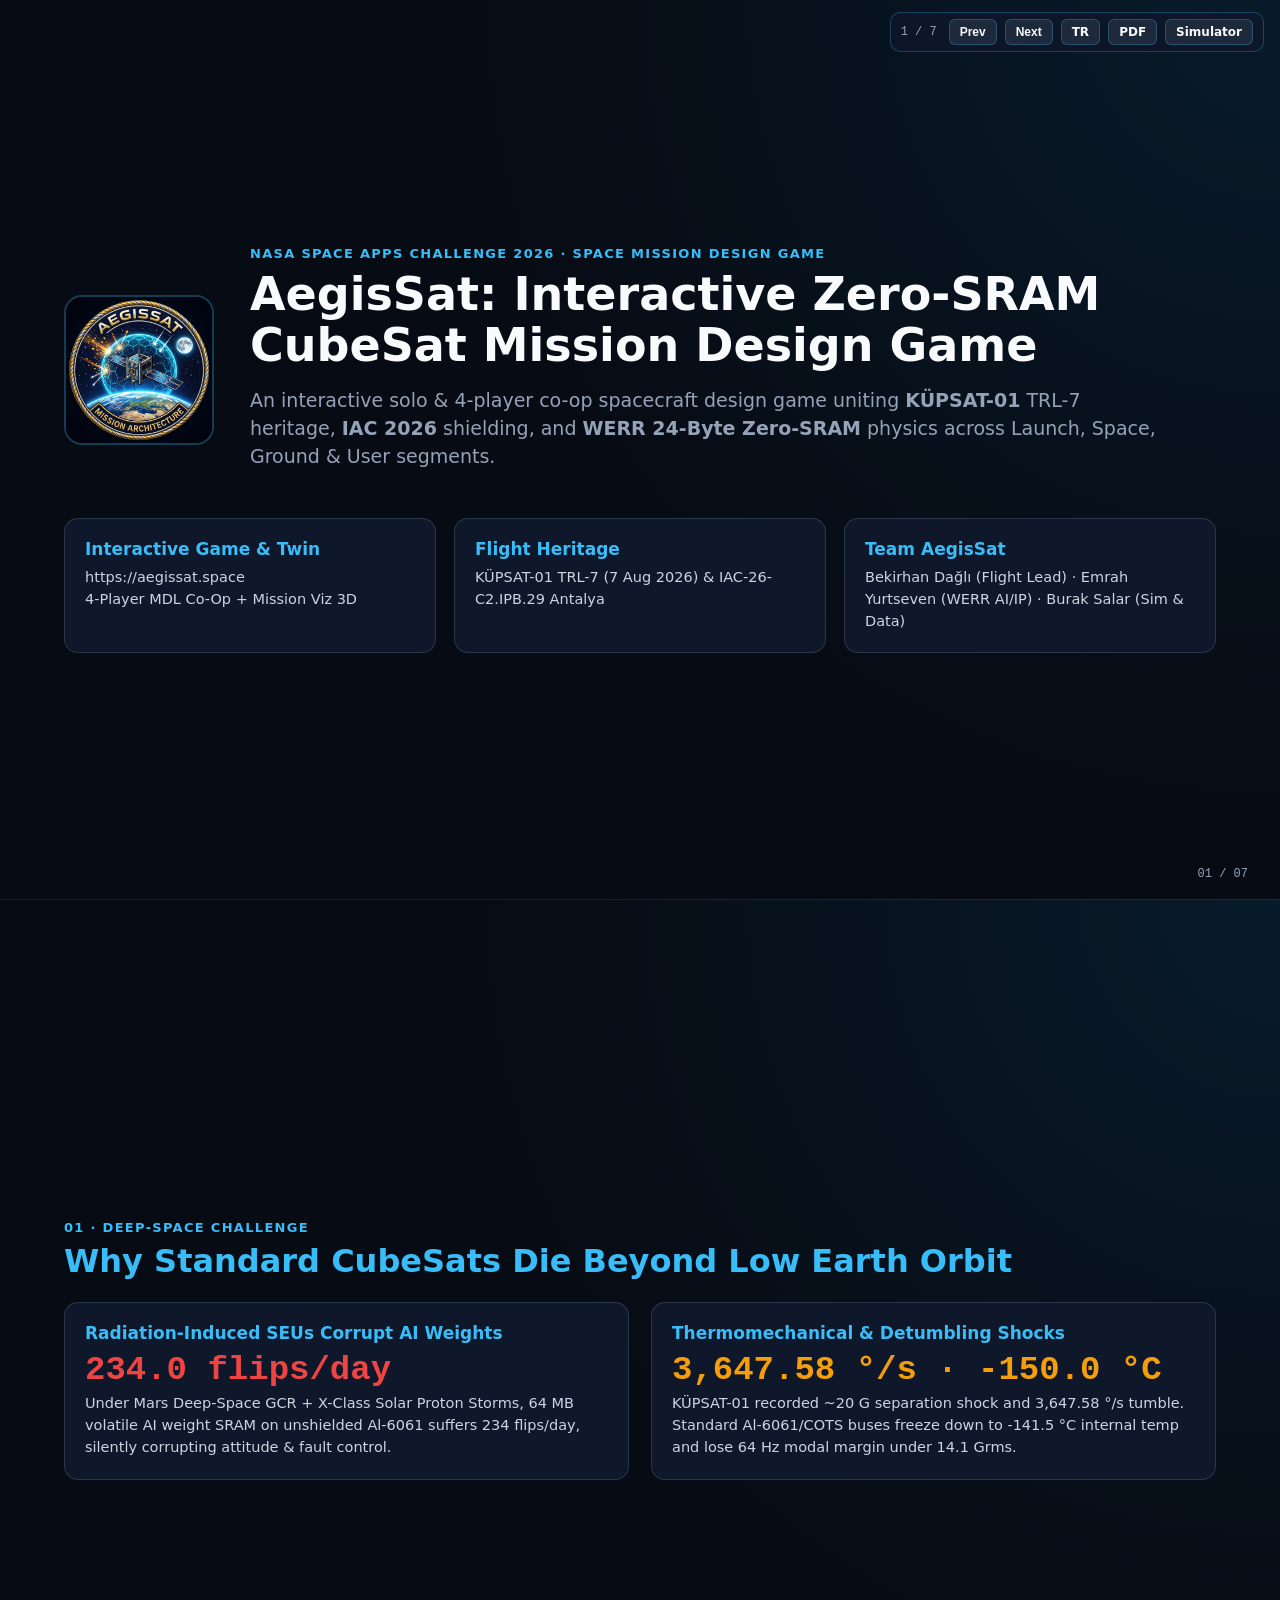
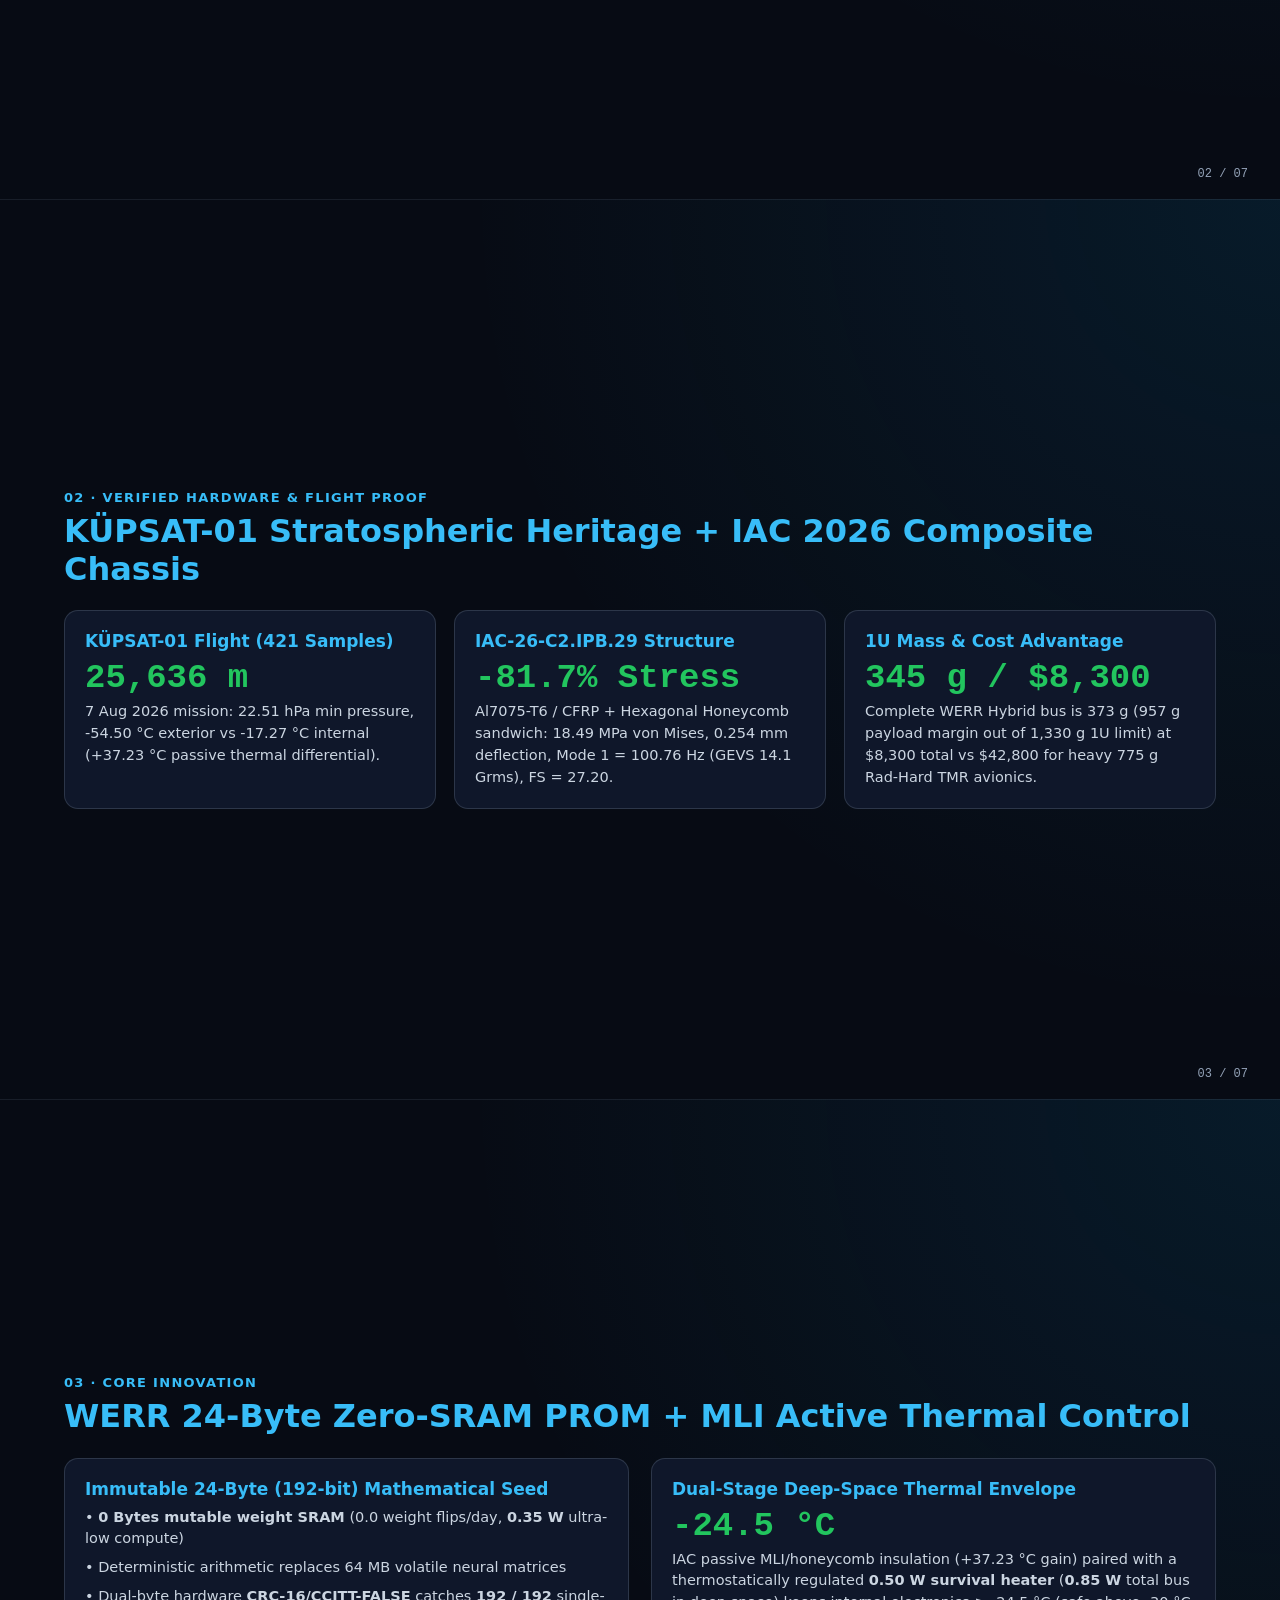
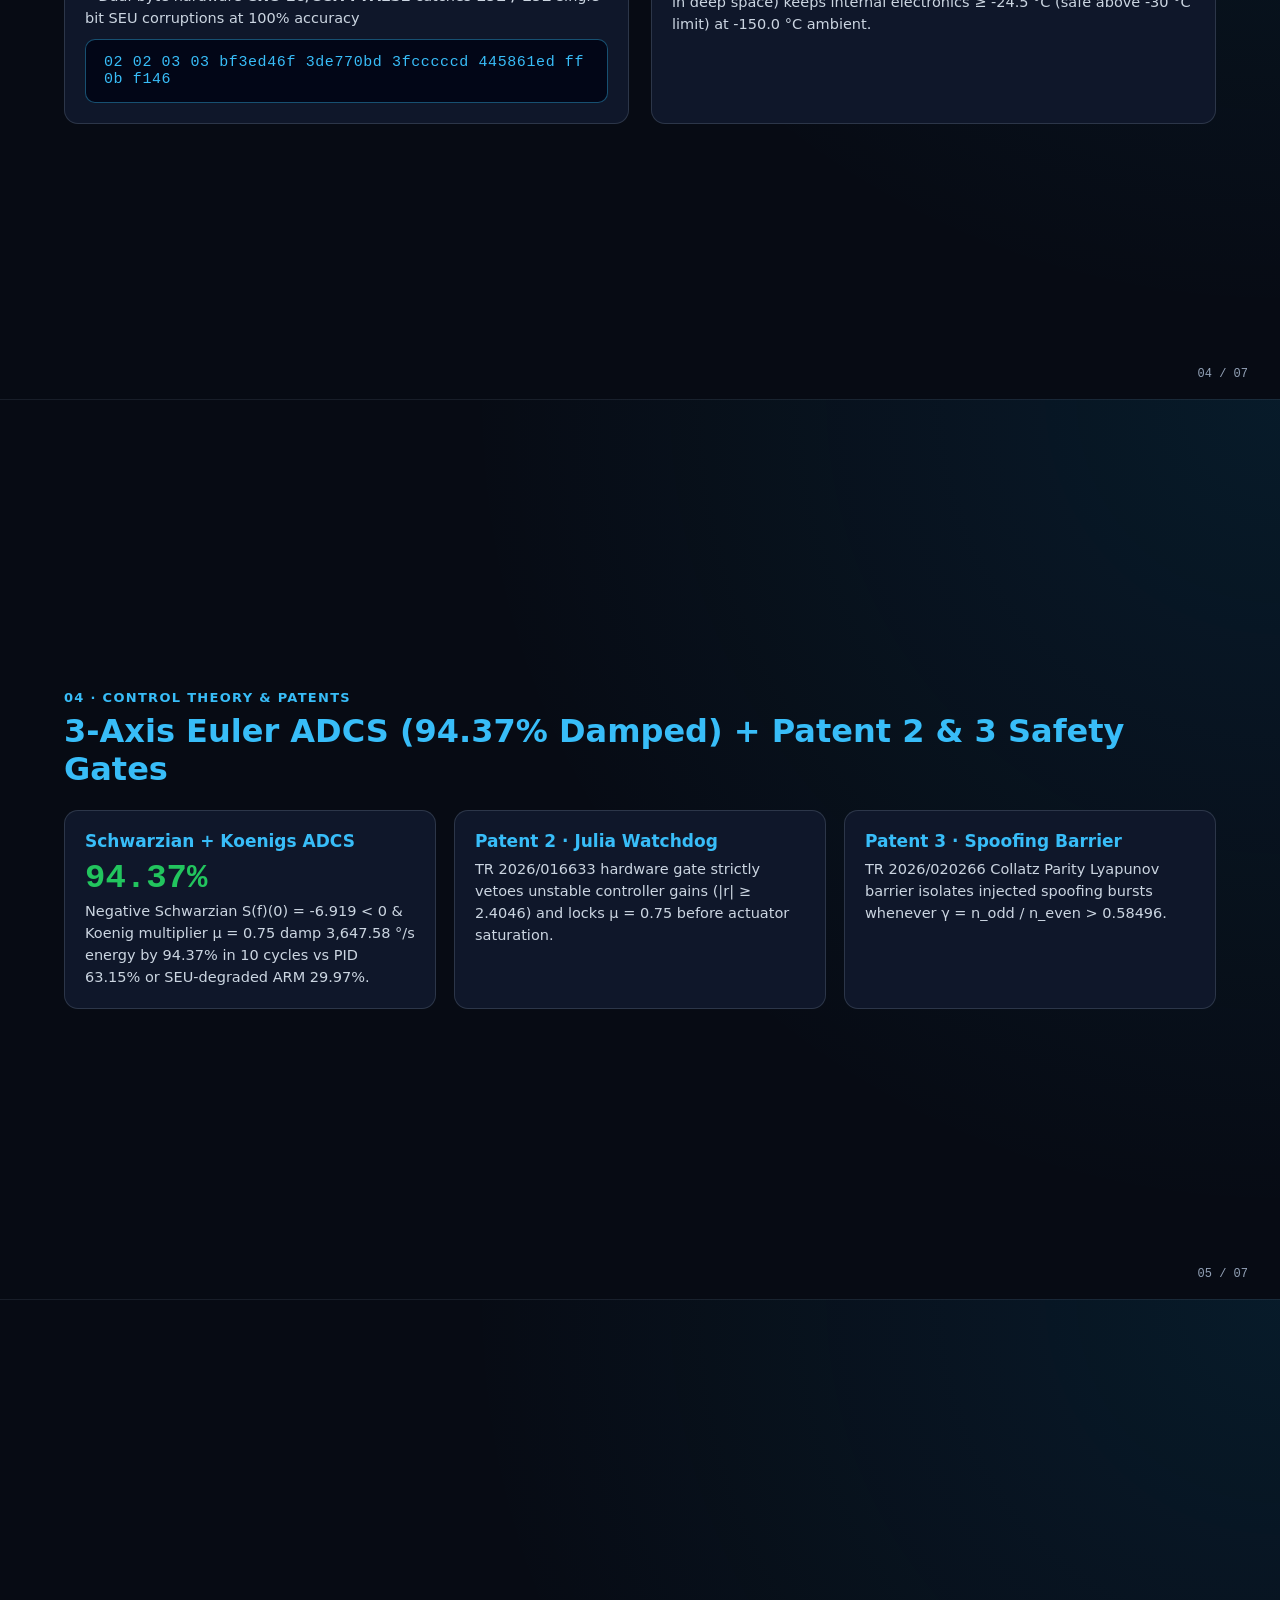
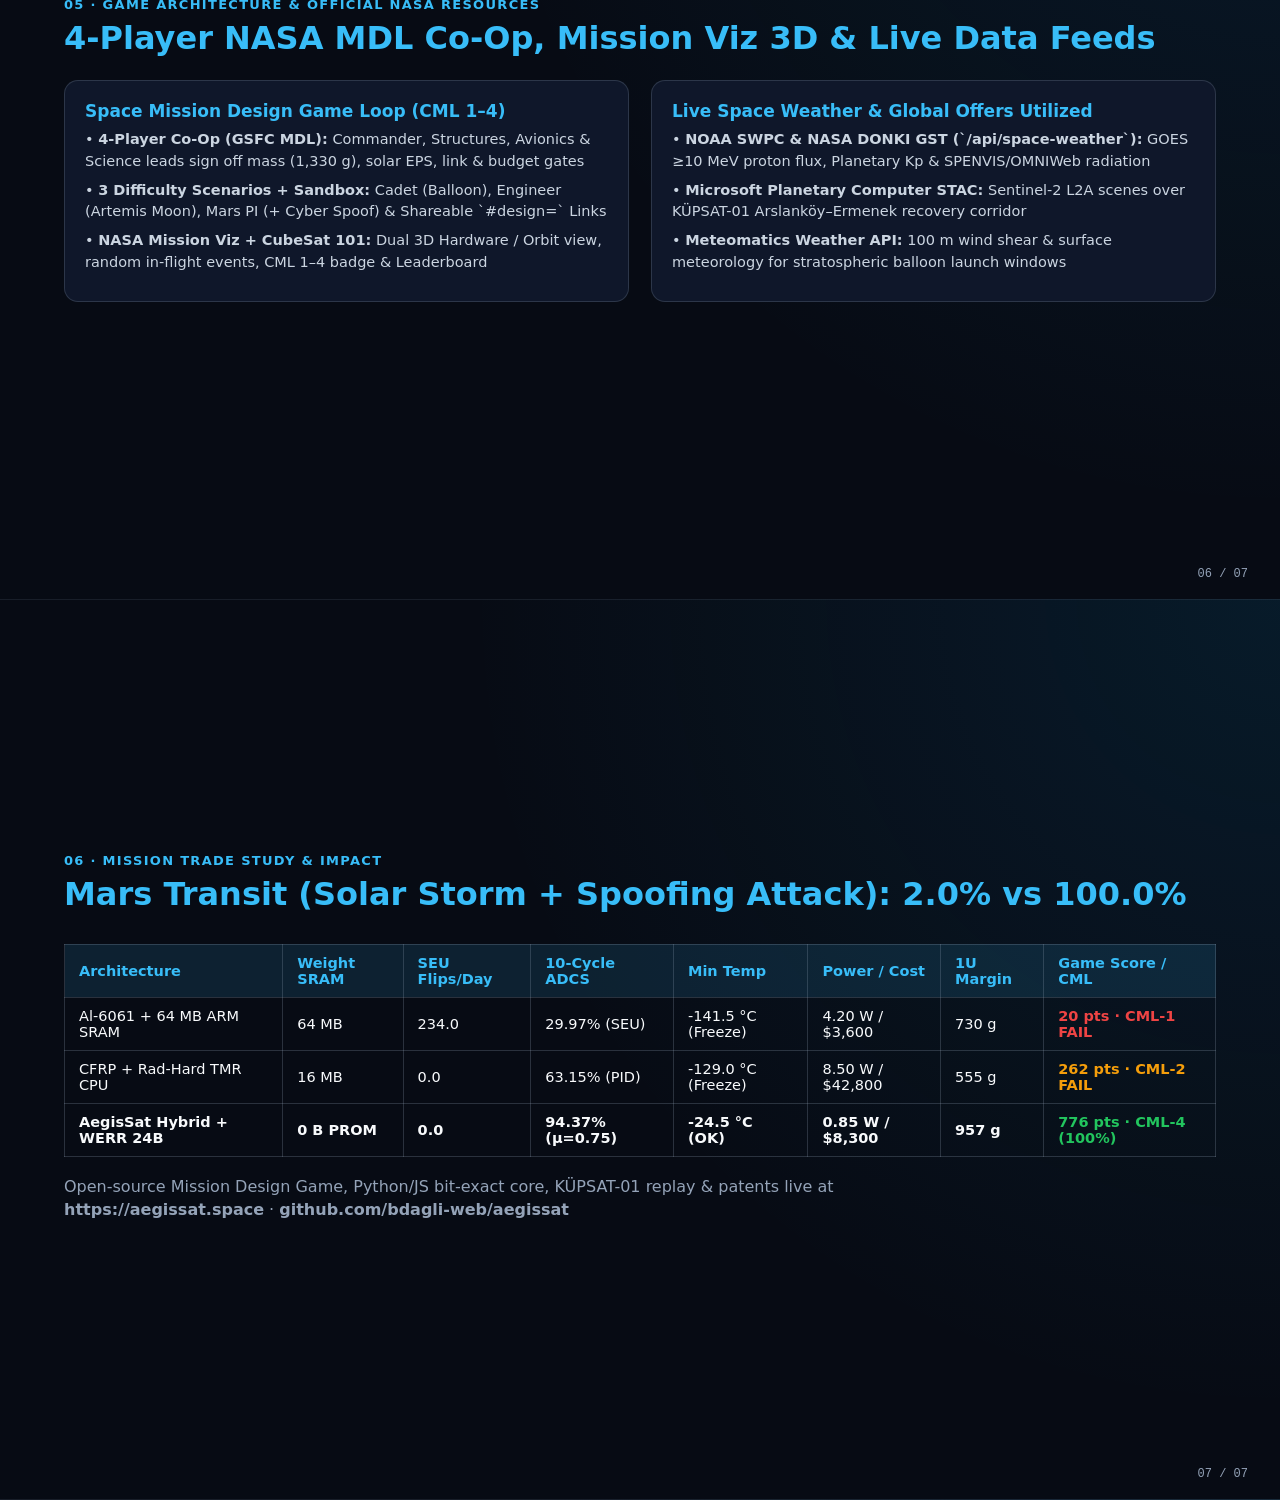
==== commit 3085302d: "Fix mobile responsive layout, canvas sizing, sticky header and slides viewport" ====
--- a/demo/slides_en.html
+++ b/demo/slides_en.html
@@ -7,7 +7,7 @@
   <style>
     :root { --bg: #070b14; --card: #0f172a; --text: #f8fafc; --muted: #94a3b8; --accent: #38bdf8; --ok: #22c55e; --warn: #f59e0b; --bad: #ef4444; --border: rgba(56,189,248,0.28); }
     * { box-sizing: border-box; margin: 0; padding: 0; }
-    body { font-family: Inter, system-ui, -apple-system, sans-serif; background: var(--bg); color: var(--text); }
+    html, body { font-family: Inter, system-ui, -apple-system, sans-serif; background: var(--bg); color: var(--text); overflow-x: hidden; max-width: 100%; }
     .toolbar { position: fixed; top: 12px; right: 16px; display: flex; gap: 8px; z-index: 99; background: rgba(15,23,42,0.92); padding: 6px 10px; border-radius: 10px; border: 1px solid var(--border); align-items: center; }
     .toolbar a, .toolbar button { background: #1e293b; color: var(--text); border: 1px solid var(--border); padding: 5px 10px; border-radius: 6px; font-size: 12px; font-weight: 600; text-decoration: none; cursor: pointer; }
     .toolbar a:hover, .toolbar button:hover { background: var(--accent); color: #020617; }
@@ -28,12 +28,28 @@
     .metric.warn { color: var(--warn); }
     .metric.bad { color: var(--bad); }
     .mono { font-family: ui-monospace, SFMono-Regular, Menlo, monospace; }
-    .hex-box { background: #020617; border: 1px solid rgba(56,189,248,0.4); border-radius: 10px; padding: 14px 18px; font-size: 15px; color: var(--accent); letter-spacing: 0.04em; margin-top: 10px; }
+    .hex-box { background: #020617; border: 1px solid rgba(56,189,248,0.4); border-radius: 10px; padding: 14px 18px; font-size: 15px; color: var(--accent); letter-spacing: 0.04em; margin-top: 10px; overflow-wrap: anywhere; word-break: break-all; }
     table { width: 100%; border-collapse: collapse; margin-top: 8px; font-size: 14.5px; }
     th, td { border: 1px solid rgba(148,163,184,0.25); padding: 10px 14px; text-align: left; }
     th { background: rgba(56,189,248,0.12); color: var(--accent); font-weight: 700; }
     .hero-row { display: flex; align-items: center; gap: 36px; }
     .patch-img { width: 150px; height: 150px; border-radius: 18px; object-fit: cover; border: 2px solid var(--border); flex-shrink: 0; }
+    @media screen and (max-width: 820px) {
+      .toolbar { position: static; width: calc(100% - 24px); margin: 10px auto 0; flex-wrap: wrap; justify-content: center; }
+      .slide { min-height: auto; padding: 28px 16px 42px; }
+      .hero-row { flex-direction: column; align-items: flex-start; gap: 16px; }
+      .patch-img { width: 92px; height: 92px; }
+      h1 { font-size: 26px; }
+      h2 { font-size: 21px; margin-bottom: 14px; }
+      p.lead { font-size: 15px; margin-bottom: 16px; }
+      .grid-2, .grid-3 { grid-template-columns: minmax(0, 1fr); gap: 14px; }
+      .card { padding: 14px; min-width: 0; max-width: 100%; }
+      .metric { font-size: 24px; }
+      .hex-box { font-size: 12px; padding: 10px 12px; }
+      table { display: block; overflow-x: auto; max-width: 100%; font-size: 12.5px; -webkit-overflow-scrolling: touch; }
+      th, td { padding: 8px 10px; white-space: nowrap; }
+      .slide-num { right: 16px; bottom: 12px; }
+    }
     @page { size: 13.333in 7.5in; margin: 0; }
     @media print {
       .toolbar { display: none !important; }
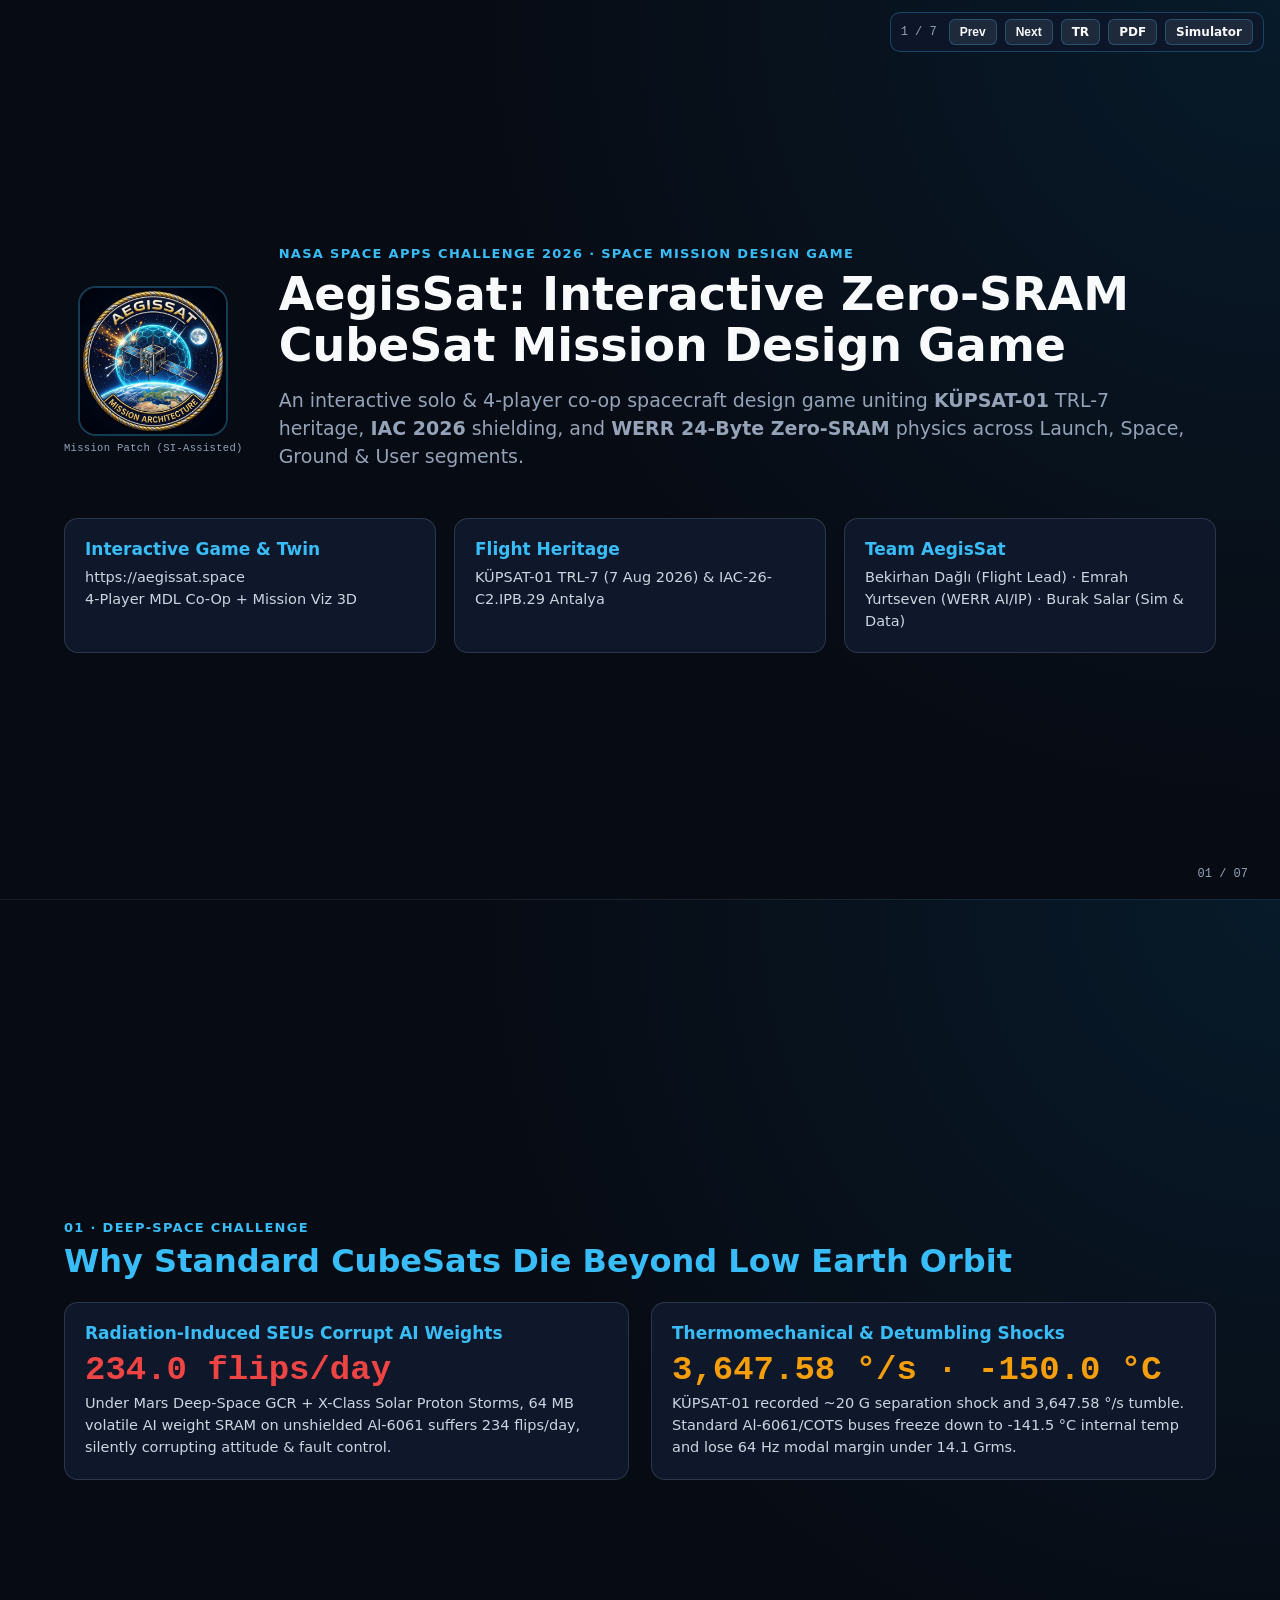
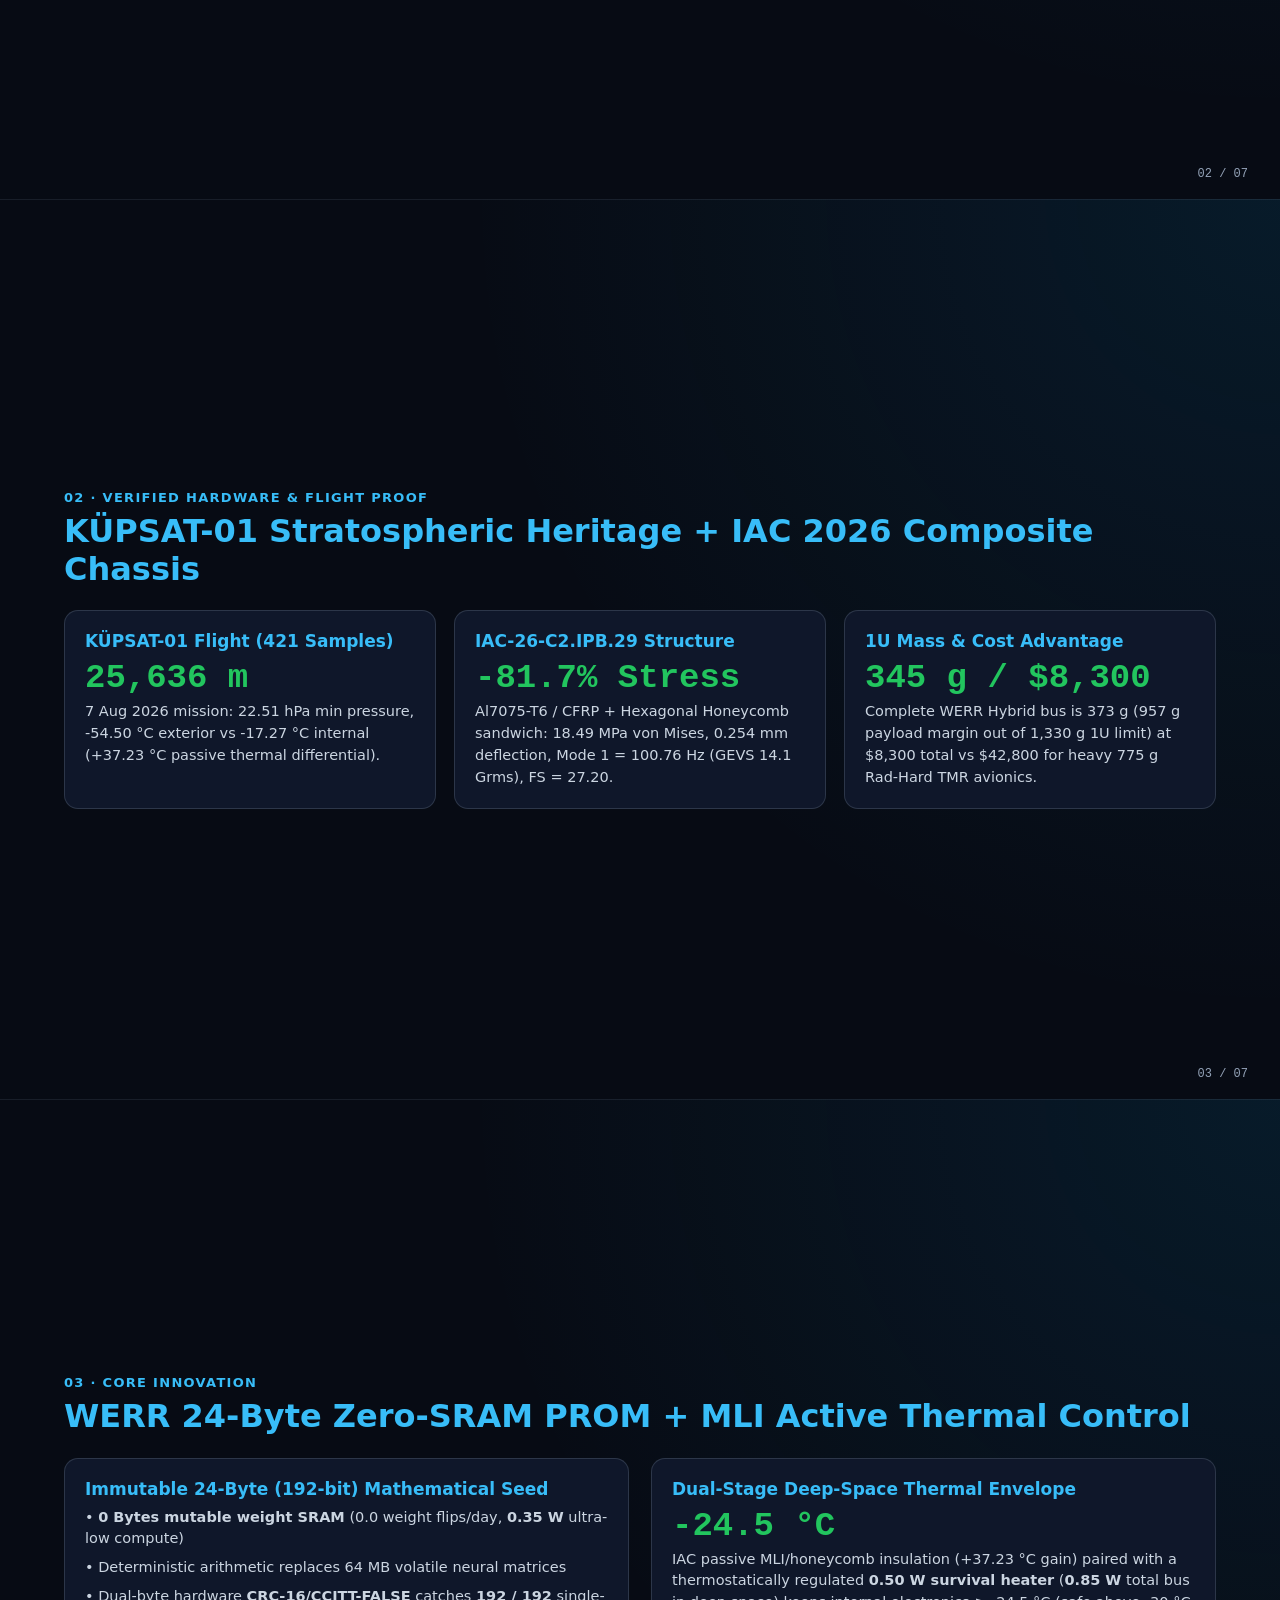
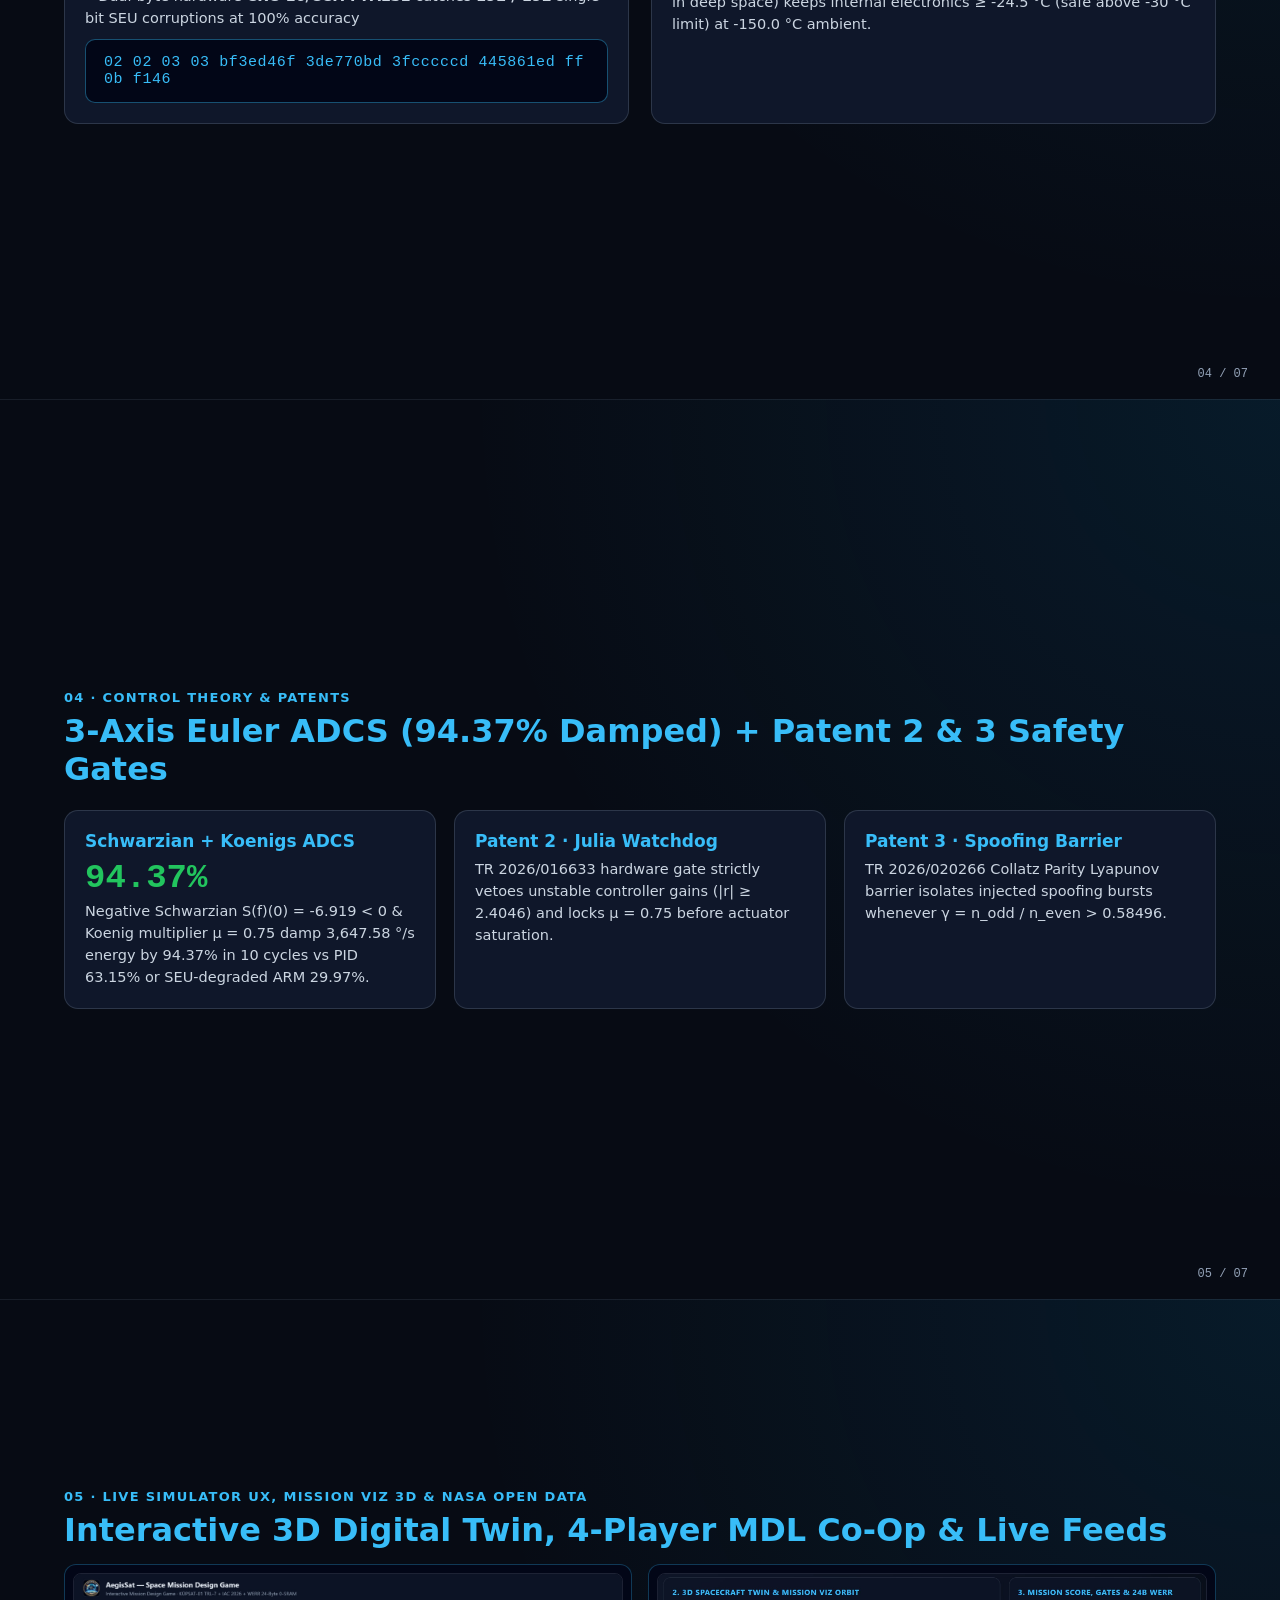
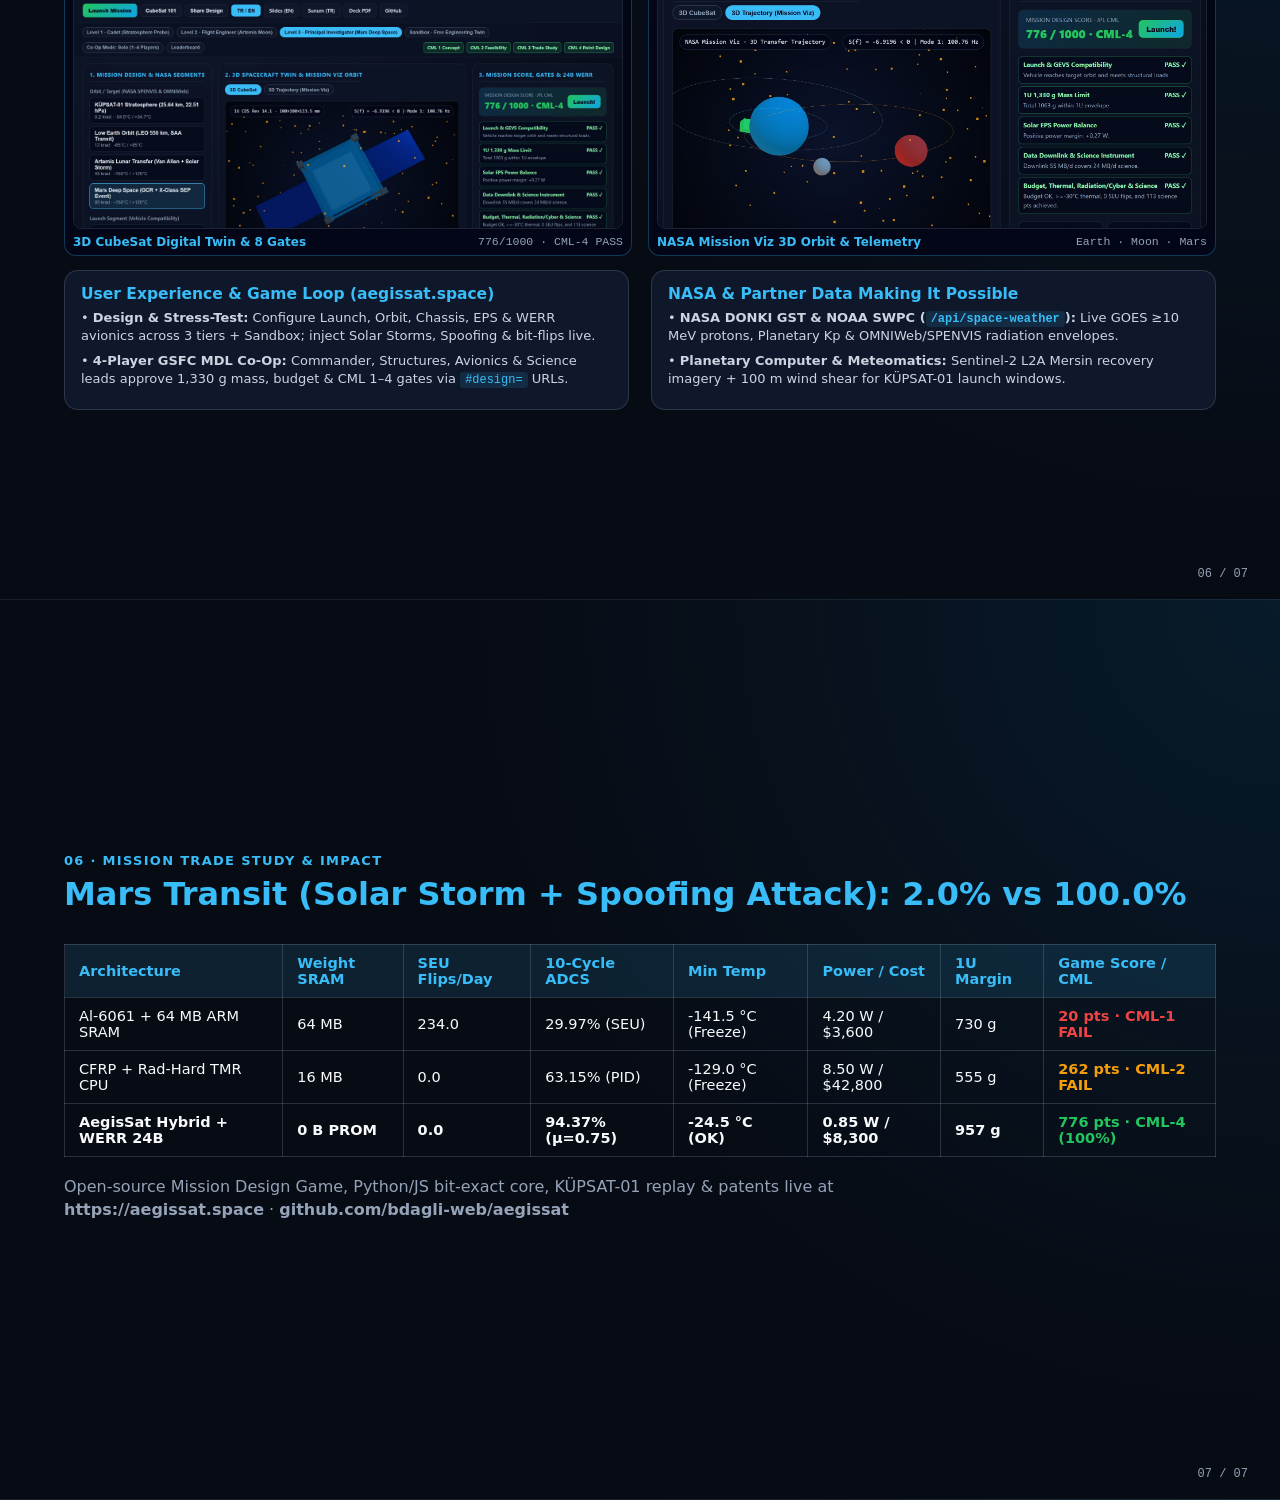
==== commit 230e274f: "Upgrade 7-slide PDF and HTML decks with live 3D simulator & Mission Viz screenshots, UX summary, and" ====
--- a/demo/slides_en.html
+++ b/demo/slides_en.html
@@ -33,16 +33,29 @@
     th, td { border: 1px solid rgba(148,163,184,0.25); padding: 10px 14px; text-align: left; }
     th { background: rgba(56,189,248,0.12); color: var(--accent); font-weight: 700; }
     .hero-row { display: flex; align-items: center; gap: 36px; }
+    .patch-wrap { display: flex; flex-direction: column; align-items: center; gap: 6px; flex-shrink: 0; }
     .patch-img { width: 150px; height: 150px; border-radius: 18px; object-fit: cover; border: 2px solid var(--border); flex-shrink: 0; }
+    .patch-cap { font-size: 10.5px; color: var(--muted); font-family: ui-monospace, monospace; letter-spacing: 0.03em; }
+    .showcase-grid { display: grid; grid-template-columns: repeat(2, minmax(0, 1fr)); gap: 16px; margin-bottom: 14px; }
+    .shot-card { background: #020617; border: 1px solid var(--border); border-radius: 12px; padding: 8px 8px 6px; overflow: hidden; }
+    .shot-card img { width: 100%; height: 256px; object-fit: cover; object-position: top center; border-radius: 8px; display: block; border: 1px solid rgba(148,163,184,0.18); }
+    .shot-cap { font-size: 11.5px; color: var(--muted); margin-top: 6px; display: flex; justify-content: space-between; align-items: center; gap: 8px; }
+    .shot-cap strong { color: var(--accent); font-size: 12px; }
+    .card-compact { padding: 14px 16px; }
+    .card-compact h3 { font-size: 15.5px; margin-bottom: 6px; }
+    .card-compact li { font-size: 13px; margin-bottom: 4px; line-height: 1.38; }
+    code.mono { background: rgba(56,189,248,0.12); color: var(--accent); padding: 1px 5px; border-radius: 4px; font-size: 0.92em; }
     @media screen and (max-width: 820px) {
       .toolbar { position: static; width: calc(100% - 24px); margin: 10px auto 0; flex-wrap: wrap; justify-content: center; }
       .slide { min-height: auto; padding: 28px 16px 42px; }
       .hero-row { flex-direction: column; align-items: flex-start; gap: 16px; }
+      .patch-wrap { align-items: flex-start; }
       .patch-img { width: 92px; height: 92px; }
       h1 { font-size: 26px; }
       h2 { font-size: 21px; margin-bottom: 14px; }
       p.lead { font-size: 15px; margin-bottom: 16px; }
-      .grid-2, .grid-3 { grid-template-columns: minmax(0, 1fr); gap: 14px; }
+      .grid-2, .grid-3, .showcase-grid { grid-template-columns: minmax(0, 1fr); gap: 14px; }
+      .shot-card img { height: auto; max-height: 240px; }
       .card { padding: 14px; min-width: 0; max-width: 100%; }
       .metric { font-size: 24px; }
       .hex-box { font-size: 12px; padding: 10px 12px; }
@@ -54,6 +67,7 @@
     @media print {
       .toolbar { display: none !important; }
       .slide { width: 13.333in; height: 7.5in; min-height: 7.5in; max-height: 7.5in; padding: 38px 54px; overflow: hidden; border-bottom: none; -webkit-print-color-adjust: exact; print-color-adjust: exact; }
+      .shot-card img { height: 246px; }
     }
   </style>
 </head>
@@ -69,7 +83,10 @@
 
   <section class="slide">
     <div class="hero-row">
-      <img src="../assets/aegissat_mission_patch.jpg" alt="AegisSat Mission Patch" class="patch-img" />
+      <div class="patch-wrap">
+        <img src="../assets/aegissat_mission_patch.jpg" alt="AegisSat Mission Patch" class="patch-img" />
+        <span class="patch-cap">Mission Patch (SI-Assisted)</span>
+      </div>
       <div>
         <div class="kicker">NASA Space Apps Challenge 2026 · Space Mission Design Game</div>
         <h1>AegisSat: Interactive Zero-SRAM CubeSat Mission Design Game</h1>
@@ -147,23 +164,31 @@
   </section>
 
   <section class="slide">
-    <div class="kicker">05 · Game Architecture &amp; Official NASA Resources</div>
-    <h2>4-Player NASA MDL Co-Op, Mission Viz 3D &amp; Live Data Feeds</h2>
+    <div class="kicker">05 · Live Simulator UX, Mission Viz 3D &amp; NASA Open Data</div>
+    <h2 style="margin-bottom:14px;">Interactive 3D Digital Twin, 4-Player MDL Co-Op &amp; Live Feeds</h2>
+    <div class="showcase-grid">
+      <div class="shot-card">
+        <img src="../assets/demo_simulator_en.jpg" alt="AegisSat Live 3D CubeSat Simulator and CML-4 Engineering Gates" />
+        <div class="shot-cap"><strong>3D CubeSat Digital Twin &amp; 8 Gates</strong><span class="mono">776/1000 · CML-4 PASS</span></div>
+      </div>
+      <div class="shot-card">
+        <img src="../assets/demo_trajectory_en.jpg" alt="NASA Mission Viz 3D Transfer Trajectory and Resource Telemetry" />
+        <div class="shot-cap"><strong>NASA Mission Viz 3D Orbit &amp; Telemetry</strong><span class="mono">Earth · Moon · Mars</span></div>
+      </div>
+    </div>
     <div class="grid-2">
-      <div class="card">
-        <h3>Space Mission Design Game Loop (CML 1–4)</h3>
+      <div class="card card-compact">
+        <h3>User Experience &amp; Game Loop (aegissat.space)</h3>
         <ul class="clean">
-          <li>• <strong>4-Player Co-Op (GSFC MDL):</strong> Commander, Structures, Avionics &amp; Science leads sign off mass (1,330 g), solar EPS, link &amp; budget gates</li>
-          <li>• <strong>3 Difficulty Scenarios + Sandbox:</strong> Cadet (Balloon), Engineer (Artemis Moon), Mars PI (+ Cyber Spoof) &amp; Shareable `#design=` Links</li>
-          <li>• <strong>NASA Mission Viz + CubeSat 101:</strong> Dual 3D Hardware / Orbit view, random in-flight events, CML 1–4 badge &amp; Leaderboard</li>
+          <li>• <strong>Design &amp; Stress-Test:</strong> Configure Launch, Orbit, Chassis, EPS &amp; WERR avionics across 3 tiers + Sandbox; inject Solar Storms, Spoofing &amp; bit-flips live.</li>
+          <li>• <strong>4-Player GSFC MDL Co-Op:</strong> Commander, Structures, Avionics &amp; Science leads approve 1,330 g mass, budget &amp; CML 1–4 gates via <code class="mono">#design=</code> URLs.</li>
         </ul>
       </div>
-      <div class="card">
-        <h3>Live Space Weather &amp; Global Offers Utilized</h3>
+      <div class="card card-compact">
+        <h3>NASA &amp; Partner Data Making It Possible</h3>
         <ul class="clean">
-          <li>• <strong>NOAA SWPC &amp; NASA DONKI GST (`/api/space-weather`):</strong> GOES ≥10 MeV proton flux, Planetary Kp &amp; SPENVIS/OMNIWeb radiation</li>
-          <li>• <strong>Microsoft Planetary Computer STAC:</strong> Sentinel-2 L2A scenes over KÜPSAT-01 Arslanköy–Ermenek recovery corridor</li>
-          <li>• <strong>Meteomatics Weather API:</strong> 100 m wind shear &amp; surface meteorology for stratospheric balloon launch windows</li>
+          <li>• <strong>NASA DONKI GST &amp; NOAA SWPC (<code class="mono">/api/space-weather</code>):</strong> Live GOES &ge;10 MeV protons, Planetary Kp &amp; OMNIWeb/SPENVIS radiation envelopes.</li>
+          <li>• <strong>Planetary Computer &amp; Meteomatics:</strong> Sentinel-2 L2A Mersin recovery imagery + 100 m wind shear for KÜPSAT-01 launch windows.</li>
         </ul>
       </div>
     </div>
